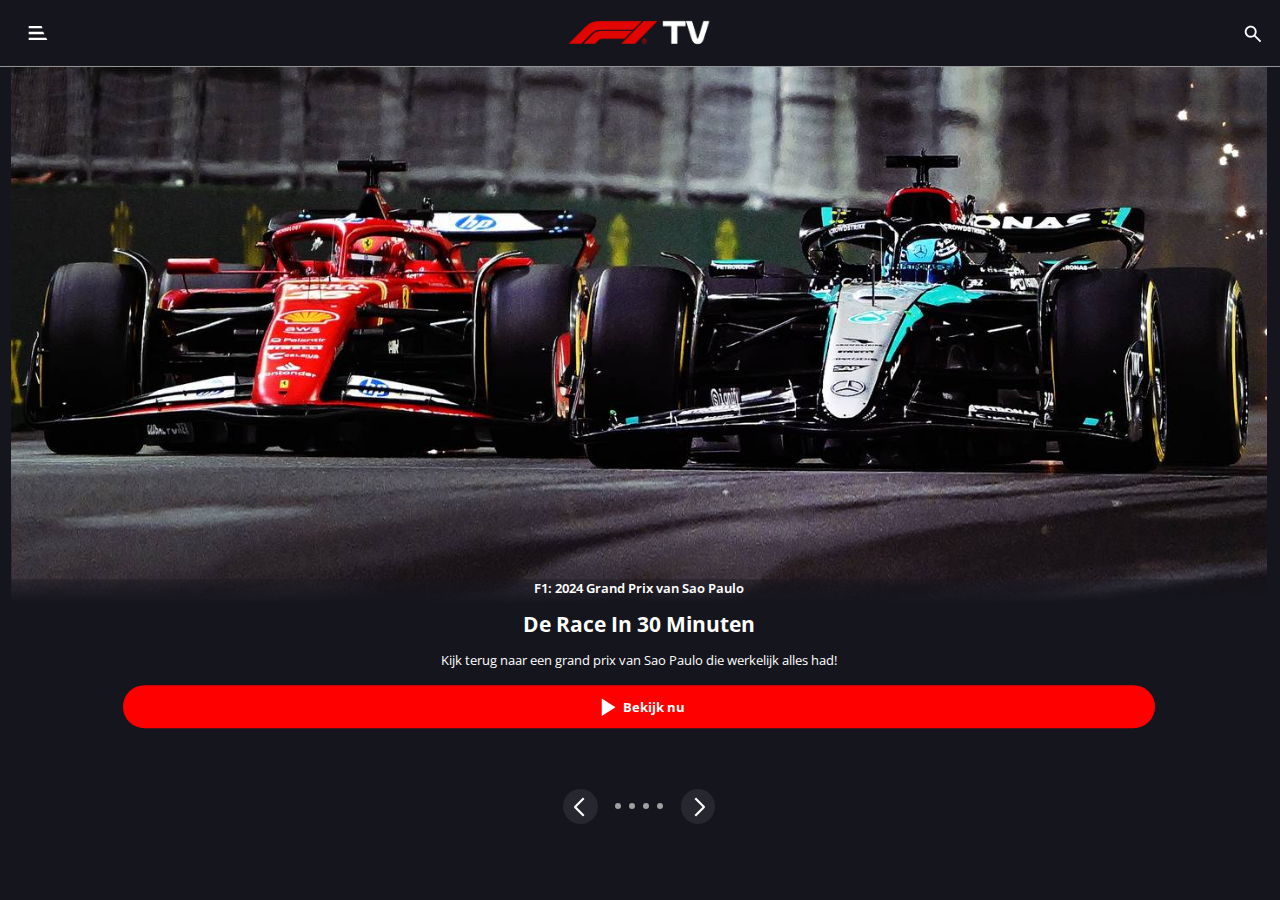
==== race.html @ e2647d74 "Push 3" ====
<!DOCTYPE html>
<html lang="en">
<head>
    <meta charset="UTF-8">
    <meta name="viewport" content="width=device-width, initial-scale=1.0">

    <title>Race</title>
	
	<link href="styles/style.css" rel="stylesheet">
	<link rel="icon" type="image/svg+xml" href="images/favicon.svg">
	<link rel="preconnect" href="https://fonts.googleapis.com">
	<link rel="preconnect" href="https://fonts.gstatic.com" crossorigin>
	<link href="https://fonts.googleapis.com/css2?family=Open+Sans:ital,wght@0,300..800;1,300..800&display=swap" rel="stylesheet">
	<style>
		@font-face {
			font-family: F1TV;
			src:local("C:\Windows\Fonts\Formula1 Display");
		}
	</style>
</head>
<body>
    <header>
		<nav>
			<ul>
				<li><button><img src="images/menu-icon.svg" alt="Open menu"></button></li>
				<li><img src="images/f1-tv-logo.webp" alt="F1TV logo"></li>
				<li><button><img src="images/search-icon.svg" alt="Zoek"></button></li>
			</ul>

			<div>
				<ul>
					<li><p>Hoofdpagina</p></li>
					<li><p>2024 seizoen</p></li>
					<li><p>Archief</p></li>
					<li><p>Programma's</p></li>
					<li><p>Documentaires</p></li>
					<li><p>Mijn lijst</p></li>
				</ul>
				<ul>
					<li><button><img src="images/account-icon.svg" alt="Persoon icon">Inloggen</button></li>
					<li><button>Abonneren</button></li>
					<li><button><img src="images/gear-icon.svg" alt="Tandwiel icon">Instellingen</button></li>
				</ul>
				<ul>
					<li><p>AUTHENTICS</p><img src="images/link-icon.svg" alt="Link out icon"></li>
					<li><p>STORE</p><img src="images/link-icon.svg" alt="Link out icon"></li>
					<li><p>TICKETS</p><img src="images/link-icon.svg" alt="Link out icon"></li>
					<li><p>HOSPITALITY</p><img src="images/link-icon.svg" alt="Link out icon"></li>
					<li><p>EXPERIENCES</p><img src="images/link-icon.svg" alt="Link out icon"></li>
				</ul>
				<ul>
					<li><p>F1®</p></li>
					<li><p>F2™</p></li>
					<li><p>F3™</p></li>
					<li><p>F1® ACADEMY</p></li>
				</ul>
			</div>
		</nav>

		<section>
			<article>
				<img src="images/Race_in_30_minuten.jpeg" alt="Thumbnail">
				<div>
					<p>F1: 2024 Grand Prix van Sao Paulo</p>
					<p>De Race In 30 Minuten</p>
					<p>Kijk terug naar een grand prix van Sao Paulo die werkelijk alles had!</p>
					<a href=""><img src="images/Play.svg" alt="Afsopeel knopje"><p>Bekijk nu</p></a>
				</div>
			</article>

			<ul>
				<li><button><img src="images/arrow-left-icon-klein.svg" alt=""></button></li>
				<li><button></button></li>
				<li><button></button></li>
				<li><button></button></li>
				<li><button></button></li>
				<li><button><img src="images/arrow-right-icon-klein.svg" alt=""></button></li>
			</ul>
		</section>
	</header>
</body>
</html>
---- styles/style.css ----
/**************/
/* CSS REMEDY */
/**************/
*, *::after, *::before {
  box-sizing:border-box;  
  margin: 0;
  padding: 0;
}


/****************/
/* JOUW STYLING */
/****************/

/* jouw code */

body {
	background-color: rgb(21, 21, 29);
	color: white;
	font-family: "Open Sans", sans-serif;
}

li {
	list-style-type: none;
}

img {
	max-width: 100%;
}
/*--------*/
/* Header */
/*--------*/

/* Eerste ul, sticky navbar */
header nav ul:nth-of-type(1) {
	position: fixed;
	top: 0em;
	z-index: 2;
	width: 100%;
	display: flex;
	justify-content: space-between;
	padding: 1em 1em 0.8em 1.5em;
	background-color: rgb(21, 21, 29);
	border-bottom: solid 0.01px rgb(150, 150, 150);
}

/* navbar iconen */
header nav ul:nth-of-type(1) button {
	background: none;
	border: none;
	padding: 0.2em 0 0 0;
}

/* F1TV logo navbar */
header nav ul:nth-of-type(1) li:nth-of-type(2) {
	width: 9.9em;
	margin-right: 1em;
}

/* zoek icon omlaag */
header nav ul:nth-of-type(1) li:nth-of-type(3) {
	padding: 0.3em 0 0 0;
}

/* Hamburger menu div */
header nav div {
	background-color: rgb(21, 21, 29);
	position: fixed;
	top: 0;
	left: 0;
	translate: -100% 0;
	margin: 3.7em 0 0 0;
} 

header nav div.openMenu {
	position: sticky;
	translate: 0 0;
	transition: 0.5ms;
}

body.nietScrollen {
	overflow: hidden;
}

/* Eerste ul hamburger menu */
header nav div ul:nth-of-type(1) {
	position: relative;
	margin: 0;
	padding: 1.5em 0.6em 0.8em 1.1em;
	display: flex;
	flex-direction: column;
	border: none;
}

header nav div ul:nth-of-type(1) li {
	padding: 0.8em 0 0.8em 0;
}

/* Tweede ul hamburger menu */
header nav div ul:nth-of-type(2) {
	padding: 0.5em;
	display: flex;
	flex-direction: column;
	justify-content: center;
	align-items: center;
}

/* Tweede ul buttons */
header nav div ul:nth-of-type(2) li button {
	margin: 0.5em;
	padding: 0.8em;
	width: 25em;
	border-radius: 72px;
	border: none;
}

header nav div ul:nth-of-type(2) li:nth-of-type(2) button {
	background-color: red;
	color: white;
}

header nav div ul:nth-of-type(2) li:nth-of-type(3) button {
	background-color: rgb(21, 21, 29);
	color: white;
	border: solid 0.01px rgb(150, 150, 150);
}

/* Derde ul hamburger menu */
header nav div ul:nth-of-type(3) {
	padding: 0.5em;
	display: flex;
	flex-wrap: wrap;
	margin: 1em 1.3em 1em 0.8em;
}

/* Derde ul list items */
header nav div ul:nth-of-type(3) li {
	display: flex;
	flex-direction: row;
	justify-content: space-between;
	flex-basis: 100%;
	margin: 1em 0 0 0;
	font-size: 0.8em;
}

/* Vierde ul hamburger menu */
header nav div ul:nth-of-type(4) {
	display: flex;
	margin: 1em 0 1em 1.3em;
}

/* Vierde ul list items */
header nav div ul:nth-of-type(4) li {
	margin: 0 1.3em 0 0;
	color: rgb(150, 150, 150);
	display: flex;
}

header section {
	margin: 4em 0.8em 0 0.7em;
}

header section article div {
	background: linear-gradient(180deg, rgba(0, 0, 0, 0.00) -10%, #15151D 15%);
	translate: 0em -1.8em;
	display: flex;
	flex-direction: column;
}

/* Tekst in afbeelding */
header section article div p:nth-of-type(1) {
	display: flex;
	justify-content: center;
	margin: 0 0 1em 0;
	font-size: 0.82em;
	font-weight: 650;
}

header section article div p:nth-of-type(2){
	display: flex;
	justify-content: center;
	font-size: 1.3em;
	font-weight: 700;
}

header section article div p:nth-of-type(3) {
	margin: 1em 2em 0 2em;
	display: flex;
	justify-content: center;
	text-align: center;
	font-size: 0.8em;
}


/* Bekijk nu */

header section article div a {
	background-color: red;
	padding: 0 0.4em 0 0.4em;
	margin: 1em 7em 1em 7em;
	border-radius: 100px;
	color: white;
	display: flex;
	justify-content: center;
	align-items: center;
}

header section article div a:link {
	text-decoration: none;
	color: white;
}

header section article div a:hover {
	text-decoration: none;
	color: white;
}

header section article div a:visited {
	text-decoration: none;
	color: white;
}

header section article div a:active {
	text-decoration: none;
	color: rgb(255, 155, 155);
}

header section article div a p:nth-of-type(1) {
	margin-top: 1em;
	font-size: 0.8em;
	font-weight: 700;
}

/* Carousel 1 buttons */
header section ul {
	display: flex;
	justify-content: center;
	margin: 1em 0 3em 0;
}

header section ul li button {
	background: rgb(150, 150, 150);
	border: solid 3px rgb(161, 159, 161);
	border-radius: 100%;
	margin: 0.3em;
}

header section ul li:nth-of-type(1) button {
	background: rgb(39, 39, 48);
	padding: 0.4em 0.4em 0.2em 0.4em;
	margin: 0 1em 1em 0;
	border: none;
}

header section ul li:nth-of-type(6) button {
	background: rgb(39, 39, 48);
	padding: 0.4em 0.4em 0.2em 0.4em;
	margin: 0 0 1em 1em;
	border: none;
}



/*------*/
/* Main */
/*------*/

/* H1 */
main section:nth-of-type(1) {
	display: flex;
	justify-content: center;
	align-items: center;
	flex-direction: column;
}

h1 {
	font-size: 1.3em;
	font-weight: 550;
	margin-bottom: 0.7em;
}

main section:nth-of-type(1) button {
	padding: 0.8em 2.5em 0.8em 2.5em;
	border: none;
	border-radius: 5px;
	font-size: 0.8em;
	font-weight: bold;
	color: white;
	background-color: red;
}

/* Carousel 2 */
main section:nth-of-type(2) article:nth-of-type(1) {
	display: grid;
}

main section:nth-of-type(2) article:nth-of-type(1) p:nth-of-type(1) {
	display: flex;
	justify-content: center;
	font-weight: 500;
	margin: 0.6em 0 2em 0;
}

main section:nth-of-type(2) article:nth-of-type(1) img {
	width: 87%;
	justify-self: center;
}

main section:nth-of-type(2) article:nth-of-type(1) p:nth-of-type(2) {
	display: flex;
	justify-content: center;
	text-align: center;
	font-size: 1.3em;
	font-weight: 600;
	margin-top: 0.6em;
}	

/* Carousel 2 buttons */
main section:nth-of-type(2) ul {
	display: flex;
	justify-content: center;
	position: relative;
	margin-top: 2em;
}

main section:nth-of-type(2) ul li:nth-of-type(1) button {
	position: absolute;
	top: -16em;
	left: 0.5em;

	background: none;
	border: none;
	size: 300%;
}

main section:nth-of-type(2) ul li:nth-of-type(7) button {
	position: absolute;
	top: -16em;
	right: 0.5em;

	background: none;
	border: none;
}

main section:nth-of-type(2) button {
	display: flex;
	justify-self: center;
	margin-top: 2em;
	padding: 0.8em 2.5em 0.8em 2.5em;
	border: none;
	border-radius: 5px;
	font-size: 0.8em;
	font-weight: 600;
	color: white;
	background-color: red;
}

main section:nth-of-type(2) ul li button {
	border: solid 6px rgb(39, 39, 48);
	border-radius: 100%;
	background: none;
	margin: 0 0.7em 0 0.7em;
	padding: 0;
}

/* Carousel 3 */
main section:nth-of-type(3) {
	display: flex;
	flex-direction: row;
	flex-wrap: wrap;

	margin: 4em 3em 0 3em;
}

main section:nth-of-type(3) h2 {
	flex-basis: 60%;
	font-size: 1.1em;
	font-weight: 800;
}

main section:nth-of-type(3) button {
	flex-basis: 40%;
	color: white;
	background: none;
	border: none;
}

main section:nth-of-type(3) ul {
	display: flex;
}

main section:nth-of-type(3) ul li {
	flex-basis: 50%;
}


/*--------*/
/* Footer */
/*--------*/

footer {
	margin-left: 3.2em;
	margin-right: 3.2em;
	border-top: solid 0.1px white;
}

footer div:nth-of-type(1) img {
	display: block;
	margin-left: auto;
	margin-right: auto;
	margin-top: 1em;
	margin-bottom: 1em;
}

footer div:nth-of-type(2) {
	padding-bottom: 1.6em;
	border-bottom: solid 0.1px white;
}

footer div:nth-of-type(2) p {
	margin: 0;
}

footer div ul {
	display: flex;
	flex-wrap: wrap;
}

footer div:nth-of-type(2) ul li {
	flex-wrap: wrap;
	margin: 0.3em 1em 0 0;
}

footer div:nth-of-type(2) ul li img {
	margin-top: 0.5em;
}	

footer div ul li {
	flex-basis: 38%;
}

footer div p {
	margin: 2em 0 4em 0;
	font-size: 0.7em;
	font-weight: 400;
	line-height: 2em;
}
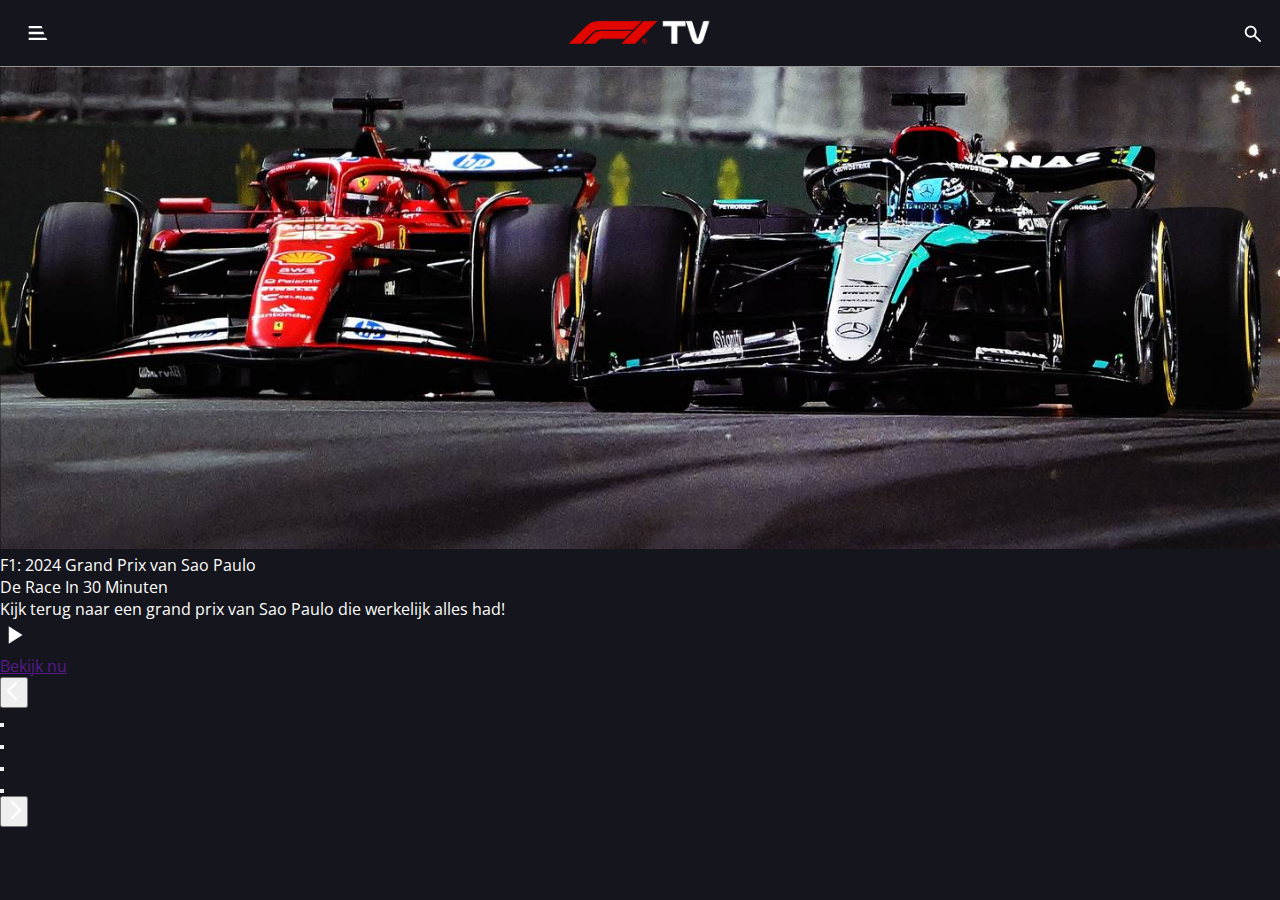
==== commit a6b8b5b2: "Push 5" ====
--- a/race.html
+++ b/race.html
@@ -8,14 +8,7 @@
 	
 	<link href="styles/style.css" rel="stylesheet">
 	<link rel="icon" type="image/svg+xml" href="images/favicon.svg">
-	<link rel="preconnect" href="https://fonts.googleapis.com">
-	<link rel="preconnect" href="https://fonts.gstatic.com" crossorigin>
 	<link href="https://fonts.googleapis.com/css2?family=Open+Sans:ital,wght@0,300..800;1,300..800&display=swap" rel="stylesheet">
-	<style>
-		@font-face {
-			font-family: F1TV;
-			src:local("C:\Windows\Fonts\Formula1 Display");
-		}
 	</style>
 </head>
 <body>
--- a/styles/style.css
+++ b/styles/style.css
@@ -35,7 +35,7 @@
 header nav ul:nth-of-type(1) {
 	position: fixed;
 	top: 0em;
-	z-index: 2;
+	z-index: 1;
 	width: 100%;
 	display: flex;
 	justify-content: space-between;
@@ -69,35 +69,60 @@
 	top: 0;
 	left: 0;
 	translate: -100% 0;
-	margin: 3.7em 0 0 0;
 } 
 
 header nav div.openMenu {
-	position: sticky;
+	position: fixed;
+	top: 0;
+	left: 0;
 	translate: 0 0;
-	transition: 0.5ms;
-}
-
-body.nietScrollen {
+	transition: 300ms;
+	z-index: 2;
+	height: 100vh;
+	overflow: scroll;
+}
+
+body.stopScrollen {
 	overflow: hidden;
 }
 
 /* Eerste ul hamburger menu */
 header nav div ul:nth-of-type(1) {
-	position: relative;
-	margin: 0;
-	padding: 1.5em 0.6em 0.8em 1.1em;
-	display: flex;
-	flex-direction: column;
-	border: none;
-}
-
-header nav div ul:nth-of-type(1) li {
-	padding: 0.8em 0 0.8em 0;
-}
+	margin: 0.3em 0 0 0;
+	border-bottom: none;
+}
+
+/* F1TV logo in hamburger menu */
+header nav div ul:nth-of-type(1) li:nth-of-type(2) {
+	margin-right: 5.25em;
+}
+
+header nav div ul:nth-of-type(1) li:nth-of-type(2) img {
+	width: 9em;
+}
+
 
 /* Tweede ul hamburger menu */
 header nav div ul:nth-of-type(2) {
+	padding: 5em 0.6em 0.8em 1.1em;
+	display: flex;
+	flex-direction: column;
+	border: none;
+	margin-right: 0.5em;
+}
+
+header nav div ul:nth-of-type(2) li {
+	padding: 0.8em 0 0.8em 0;
+}
+
+header nav div ul:nth-of-type(2) li:nth-of-type(1) {
+	border-bottom: solid 1.5px white;
+	border-right: solid 1.5px white;
+	border-radius: 5px;
+}
+
+/* Derde ul hamburger menu */
+header nav div ul:nth-of-type(3) {
 	padding: 0.5em;
 	display: flex;
 	flex-direction: column;
@@ -105,8 +130,8 @@
 	align-items: center;
 }
 
-/* Tweede ul buttons */
-header nav div ul:nth-of-type(2) li button {
+/* Derde ul buttons */
+header nav div ul:nth-of-type(3) li button {
 	margin: 0.5em;
 	padding: 0.8em;
 	width: 25em;
@@ -114,27 +139,27 @@
 	border: none;
 }
 
-header nav div ul:nth-of-type(2) li:nth-of-type(2) button {
+header nav div ul:nth-of-type(3) li:nth-of-type(2) button {
 	background-color: red;
 	color: white;
 }
 
-header nav div ul:nth-of-type(2) li:nth-of-type(3) button {
+header nav div ul:nth-of-type(3) li:nth-of-type(3) button {
 	background-color: rgb(21, 21, 29);
 	color: white;
 	border: solid 0.01px rgb(150, 150, 150);
 }
 
-/* Derde ul hamburger menu */
-header nav div ul:nth-of-type(3) {
+/* Vierde ul hamburger menu */
+header nav div ul:nth-of-type(4) {
 	padding: 0.5em;
 	display: flex;
 	flex-wrap: wrap;
 	margin: 1em 1.3em 1em 0.8em;
 }
 
-/* Derde ul list items */
-header nav div ul:nth-of-type(3) li {
+/* Vierde ul list items */
+header nav div ul:nth-of-type(4) li {
 	display: flex;
 	flex-direction: row;
 	justify-content: space-between;
@@ -143,24 +168,27 @@
 	font-size: 0.8em;
 }
 
-/* Vierde ul hamburger menu */
-header nav div ul:nth-of-type(4) {
+/* Vijfde ul hamburger menu */
+header nav div ul:nth-of-type(5) {
 	display: flex;
 	margin: 1em 0 1em 1.3em;
 }
 
-/* Vierde ul list items */
-header nav div ul:nth-of-type(4) li {
+/* Vijfde ul list items */
+header nav div ul:nth-of-type(5) li {
 	margin: 0 1.3em 0 0;
 	color: rgb(150, 150, 150);
 	display: flex;
 }
 
-header section {
+
+/* Header Carousel Homepagina */
+
+.headerCarouselHome {
 	margin: 4em 0.8em 0 0.7em;
 }
 
-header section article div {
+.headerCarouselHome article div {
 	background: linear-gradient(180deg, rgba(0, 0, 0, 0.00) -10%, #15151D 15%);
 	translate: 0em -1.8em;
 	display: flex;
@@ -168,7 +196,7 @@
 }
 
 /* Tekst in afbeelding */
-header section article div p:nth-of-type(1) {
+.headerCarouselHome article div p:nth-of-type(1) {
 	display: flex;
 	justify-content: center;
 	margin: 0 0 1em 0;
@@ -176,14 +204,14 @@
 	font-weight: 650;
 }
 
-header section article div p:nth-of-type(2){
+.headerCarouselHome article div p:nth-of-type(2){
 	display: flex;
 	justify-content: center;
 	font-size: 1.3em;
 	font-weight: 700;
 }
 
-header section article div p:nth-of-type(3) {
+.headerCarouselHome article div p:nth-of-type(3) {
 	margin: 1em 2em 0 2em;
 	display: flex;
 	justify-content: center;
@@ -194,7 +222,7 @@
 
 /* Bekijk nu */
 
-header section article div a {
+.headerCarouselHome article div a {
 	background-color: red;
 	padding: 0 0.4em 0 0.4em;
 	margin: 1em 7em 1em 7em;
@@ -205,54 +233,54 @@
 	align-items: center;
 }
 
-header section article div a:link {
+.headerCarouselHome article div a:link {
 	text-decoration: none;
 	color: white;
 }
 
-header section article div a:hover {
+.headerCarouselHome article div a:hover {
 	text-decoration: none;
 	color: white;
 }
 
-header section article div a:visited {
+.headerCarouselHome article div a:visited {
 	text-decoration: none;
 	color: white;
 }
 
-header section article div a:active {
+.headerCarouselHome article div a:active {
 	text-decoration: none;
 	color: rgb(255, 155, 155);
 }
 
-header section article div a p:nth-of-type(1) {
+.headerCarouselHome article div a p:nth-of-type(1) {
 	margin-top: 1em;
 	font-size: 0.8em;
 	font-weight: 700;
 }
 
 /* Carousel 1 buttons */
-header section ul {
+.headerCarouselHome ul {
 	display: flex;
 	justify-content: center;
 	margin: 1em 0 3em 0;
 }
 
-header section ul li button {
+.headerCarouselHome ul li button {
 	background: rgb(150, 150, 150);
 	border: solid 3px rgb(161, 159, 161);
 	border-radius: 100%;
 	margin: 0.3em;
 }
 
-header section ul li:nth-of-type(1) button {
+.headerCarouselHome ul li:nth-of-type(1) button {
 	background: rgb(39, 39, 48);
 	padding: 0.4em 0.4em 0.2em 0.4em;
 	margin: 0 1em 1em 0;
 	border: none;
 }
 
-header section ul li:nth-of-type(6) button {
+.headerCarouselHome ul li:nth-of-type(6) button {
 	background: rgb(39, 39, 48);
 	padding: 0.4em 0.4em 0.2em 0.4em;
 	margin: 0 0 1em 1em;
@@ -266,7 +294,7 @@
 /*------*/
 
 /* H1 */
-main section:nth-of-type(1) {
+.abonneren {
 	display: flex;
 	justify-content: center;
 	align-items: center;
@@ -279,7 +307,7 @@
 	margin-bottom: 0.7em;
 }
 
-main section:nth-of-type(1) button {
+.abonneren button {
 	padding: 0.8em 2.5em 0.8em 2.5em;
 	border: none;
 	border-radius: 5px;
@@ -290,23 +318,23 @@
 }
 
 /* Carousel 2 */
-main section:nth-of-type(2) article:nth-of-type(1) {
+.abonneerCarousel article:nth-of-type(1) {
 	display: grid;
 }
 
-main section:nth-of-type(2) article:nth-of-type(1) p:nth-of-type(1) {
+.abonneerCarousel article:nth-of-type(1) p:nth-of-type(1) {
 	display: flex;
 	justify-content: center;
 	font-weight: 500;
 	margin: 0.6em 0 2em 0;
 }
 
-main section:nth-of-type(2) article:nth-of-type(1) img {
+.abonneerCarousel article:nth-of-type(1) img {
 	width: 87%;
 	justify-self: center;
 }
 
-main section:nth-of-type(2) article:nth-of-type(1) p:nth-of-type(2) {
+.abonneerCarousel article:nth-of-type(1) p:nth-of-type(2) {
 	display: flex;
 	justify-content: center;
 	text-align: center;
@@ -316,14 +344,14 @@
 }	
 
 /* Carousel 2 buttons */
-main section:nth-of-type(2) ul {
+.abonneerCarousel ul {
 	display: flex;
 	justify-content: center;
 	position: relative;
 	margin-top: 2em;
 }
 
-main section:nth-of-type(2) ul li:nth-of-type(1) button {
+.abonneerCarousel ul li:nth-of-type(1) button {
 	position: absolute;
 	top: -16em;
 	left: 0.5em;
@@ -333,7 +361,7 @@
 	size: 300%;
 }
 
-main section:nth-of-type(2) ul li:nth-of-type(7) button {
+.abonneerCarousel ul li:nth-of-type(7) button {
 	position: absolute;
 	top: -16em;
 	right: 0.5em;
@@ -342,7 +370,7 @@
 	border: none;
 }
 
-main section:nth-of-type(2) button {
+.abonneerCarousel button {
 	display: flex;
 	justify-self: center;
 	margin-top: 2em;
@@ -355,7 +383,7 @@
 	background-color: red;
 }
 
-main section:nth-of-type(2) ul li button {
+.abonneerCarousel ul li button {
 	border: solid 6px rgb(39, 39, 48);
 	border-radius: 100%;
 	background: none;
@@ -363,35 +391,95 @@
 	padding: 0;
 }
 
-/* Carousel 3 */
-main section:nth-of-type(3) {
-	display: flex;
-	flex-direction: row;
+/* Schema */
+
+
+/* SchemaCarousel */
+
+
+/* KaartjeWeekend */
+.kaartjeWeekend {
+	display: flex;
 	flex-wrap: wrap;
-
-	margin: 4em 3em 0 3em;
-}
-
-main section:nth-of-type(3) h2 {
-	flex-basis: 60%;
-	font-size: 1.1em;
-	font-weight: 800;
-}
-
-main section:nth-of-type(3) button {
-	flex-basis: 40%;
-	color: white;
-	background: none;
-	border: none;
-}
-
-main section:nth-of-type(3) ul {
-	display: flex;
-}
-
-main section:nth-of-type(3) ul li {
-	flex-basis: 50%;
-}
+	margin: 3em;
+}
+
+/* KaartjeWeekend - Bekijk alles knop */
+.kaartjeWeekend a {
+	margin: 0.4em 0 0 4em;
+	text-decoration: none;
+}
+
+.kaartjeWeekend h2 {
+	margin-bottom: 0.5em;
+}
+
+/* KaartjeWeekend - kaartje */
+.kaartjeWeekend article {
+	padding: 0.6em;
+	border: solid 1px rgb(84, 50, 55);
+	background-color: rgb(48, 26, 29);
+}
+
+.kaartjeWeekend article h3 {
+	margin: 0.8em 0 0.3em 0;
+}
+
+.kaartjeWeekend article p:nth-of-type(2) {
+	margin: 2em 0 0.3em 0;
+}
+
+.kaartjeWeekend article p:nth-of-type(3) {
+	padding: 0 0 0 0.5em;
+	border-left: solid 3px lightskyblue;
+}
+
+/* CarouselVerticaal */
+
+
+/* CarouselHorizontaal */
+
+/* Kaartje */
+.kaartje {
+	display: flex;
+	flex-wrap: wrap;
+	margin: 3em;
+}
+
+/* Kaartje - Bekijk alles knop */
+.kaartje a {
+	margin: 0.4em 0 0 3em;
+	text-decoration: none;
+}
+
+.kaartje h2 {
+	margin-bottom: 0.5em;
+}
+
+/* Kaartje - kaartje */
+.kaartje article {
+	padding: 0.6em;
+	border: solid 1px rgb(97, 97, 112);
+	background-color: rgb(35, 35, 44);
+}
+
+.kaartje article h3 {
+	margin: 0.8em 0 0.3em 0;
+}
+
+.kaartje article p:nth-of-type(2) {
+	margin: 2em 0 0.3em 0;
+}
+
+.kaartje article p:nth-of-type(3) {
+	padding: 0 0 0 0.5em;
+	border-left: solid 3px lightskyblue;
+}
+
+
+/* CarouselHorizontaalKlein */
+
+
 
 
 /*--------*/
@@ -410,6 +498,7 @@
 	margin-right: auto;
 	margin-top: 1em;
 	margin-bottom: 1em;
+	width: 9.5em;
 }
 
 footer div:nth-of-type(2) {
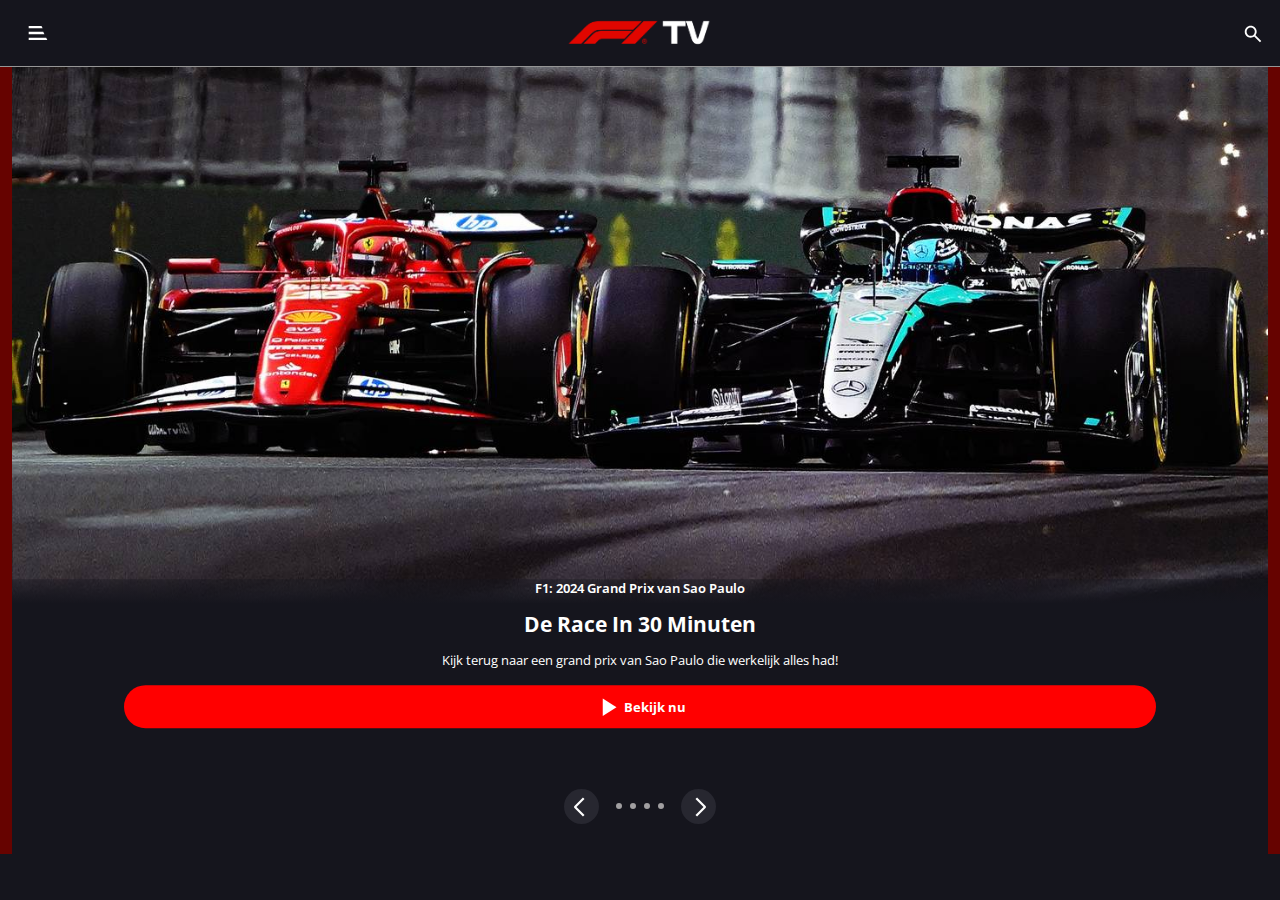
==== commit 65fa96de: "Push 7" ====
--- a/race.html
+++ b/race.html
@@ -12,15 +12,33 @@
 	</style>
 </head>
 <body>
-    <header>
+	<header>
 		<nav>
 			<ul>
-				<li><button><img src="images/menu-icon.svg" alt="Open menu"></button></li>
+				<li><button>
+					<svg xmlns="http://www.w3.org/2000/svg" width="28" height="28" viewBox="0 0 28 28" fill="none" alt="Hamburger menu">
+						<path d="M4.66675 21H23.3334L22.1667 18.6667H4.66675V21Z" fill="white"/>
+						<path d="M4.66675 15.1667H20.4167L19.2501 12.8333H4.66675V15.1667Z" fill="white"/>
+						<path d="M4.66675 9.33333H18.6667L17.5001 7H4.66675V9.33333Z" fill="white"/>
+					</svg>
+				</button></li>
 				<li><img src="images/f1-tv-logo.webp" alt="F1TV logo"></li>
-				<li><button><img src="images/search-icon.svg" alt="Zoek"></button></li>
+				<li><button>
+					<svg xmlns="http://www.w3.org/2000/svg" width="22" height="22" viewBox="0 0 22 22" fill="none" alt="Vergrootglas">
+						<path d="M17.9667 19.25L12.1917 13.475C11.7333 13.8417 11.2063 14.1319 10.6104 14.3458C10.0146 14.5597 9.38056 14.6667 8.70833 14.6667C7.04306 14.6667 5.63383 14.0898 4.48067 12.936C3.3275 11.7822 2.75061 10.373 2.75 8.70833C2.74939 7.04367 3.32628 5.63444 4.48067 4.48067C5.63506 3.32689 7.04428 2.75 8.70833 2.75C10.3724 2.75 11.7819 3.32689 12.9369 4.48067C14.0919 5.63444 14.6685 7.04367 14.6667 8.70833C14.6667 9.38056 14.5597 10.0146 14.3458 10.6104C14.1319 11.2063 13.8417 11.7333 13.475 12.1917L19.25 17.9667L17.9667 19.25ZM8.70833 12.8333C9.85417 12.8333 10.8283 12.4324 11.6307 11.6307C12.4331 10.8289 12.8339 9.85478 12.8333 8.70833C12.8327 7.56189 12.4318 6.58808 11.6307 5.78692C10.8295 4.98575 9.85539 4.58456 8.70833 4.58333C7.56128 4.58211 6.58747 4.98331 5.78692 5.78692C4.98636 6.59053 4.58517 7.56433 4.58333 8.70833C4.5815 9.85233 4.9827 10.8264 5.78692 11.6307C6.59114 12.4349 7.56495 12.8358 8.70833 12.8333Z" fill="white"/>
+					</svg>
+				</button></li>
 			</ul>
 
 			<div>
+				<ul>
+					<li><button>
+						<svg xmlns="http://www.w3.org/2000/svg" width="20" height="20" viewBox="0 0 20 20" fill="none" alt="Hamburger menu sluiten">
+							<path d="M19.75 3.67844L17.0716 1L10.375 7.69656L3.67844 1L1 3.67844L7.69656 10.375L1 17.0716L3.67844 19.75L10.375 13.0534L17.0716 19.75L19.75 17.0716L13.0534 10.375L19.75 3.67844Z" fill="white"/>
+						</svg>
+					</button></li>
+					<li><img src="images/f1-tv-logo.webp" alt="F1TV logo"></li>
+				</ul>
 				<ul>
 					<li><p>Hoofdpagina</p></li>
 					<li><p>2024 seizoen</p></li>
@@ -30,9 +48,20 @@
 					<li><p>Mijn lijst</p></li>
 				</ul>
 				<ul>
-					<li><button><img src="images/account-icon.svg" alt="Persoon icon">Inloggen</button></li>
+					<li><button>
+						<svg xmlns="http://www.w3.org/2000/svg" width="16" height="16" viewBox="0 0 16 16" fill="none">
+							<path d="M8.00005 1.59998C7.15136 1.59998 6.33742 1.93712 5.73731 2.53723C5.13719 3.13735 4.80005 3.95128 4.80005 4.79998C4.80005 5.64867 5.13719 6.4626 5.73731 7.06272C6.33742 7.66283 7.15136 7.99998 8.00005 7.99998C8.84874 7.99998 9.66267 7.66283 10.2628 7.06272C10.8629 6.4626 11.2 5.64867 11.2 4.79998C11.2 3.95128 10.8629 3.13735 10.2628 2.53723C9.66267 1.93712 8.84874 1.59998 8.00005 1.59998ZM5.60005 4.79998C5.60005 4.16346 5.85291 3.55301 6.30299 3.10292C6.75308 2.65283 7.36353 2.39998 8.00005 2.39998C8.63657 2.39998 9.24702 2.65283 9.69711 3.10292C10.1472 3.55301 10.4 4.16346 10.4 4.79998C10.4 5.4365 10.1472 6.04694 9.69711 6.49703C9.24702 6.94712 8.63657 7.19998 8.00005 7.19998C7.36353 7.19998 6.75308 6.94712 6.30299 6.49703C5.85291 6.04694 5.60005 5.4365 5.60005 4.79998Z" fill="#15151D"/>
+							<path d="M12.5 8.49988L14.5 13.4999H13.5L12 9.49988H4L2.5 13.4999H1.5L3.5 8.49988H12.5Z" fill="#15151D"/>
+						</svg>
+						Inloggen
+					</button></li>
 					<li><button>Abonneren</button></li>
-					<li><button><img src="images/gear-icon.svg" alt="Tandwiel icon">Instellingen</button></li>
+					<li><button>
+						<svg xmlns="http://www.w3.org/2000/svg" width="16" height="16" viewBox="0 0 16 16" fill="none">
+							<path d="M7.99989 10.3334C7.38105 10.3334 6.78756 10.0875 6.34998 9.64996C5.91239 9.21237 5.66656 8.61888 5.66656 8.00004C5.66656 7.3812 5.91239 6.78771 6.34998 6.35013C6.78756 5.91254 7.38105 5.66671 7.99989 5.66671C8.61873 5.66671 9.21222 5.91254 9.64981 6.35013C10.0874 6.78771 10.3332 7.3812 10.3332 8.00004C10.3332 8.61888 10.0874 9.21237 9.64981 9.64996C9.21222 10.0875 8.61873 10.3334 7.99989 10.3334ZM12.9532 8.64671C12.9799 8.43338 12.9999 8.22004 12.9999 8.00004C12.9999 7.78004 12.9799 7.56004 12.9532 7.33338L14.3599 6.24671C14.4866 6.14671 14.5199 5.96671 14.4399 5.82004L13.1066 3.51338C13.0266 3.36671 12.8466 3.30671 12.6999 3.36671L11.0399 4.03338C10.6932 3.77338 10.3332 3.54671 9.91323 3.38004L9.66656 1.61338C9.65302 1.53485 9.61212 1.46366 9.5511 1.41241C9.49009 1.36116 9.41291 1.33316 9.33323 1.33338H6.66656C6.49989 1.33338 6.35989 1.45338 6.33323 1.61338L6.08656 3.38004C5.66656 3.54671 5.30656 3.77338 4.95989 4.03338L3.29989 3.36671C3.15323 3.30671 2.97323 3.36671 2.89323 3.51338L1.55989 5.82004C1.47323 5.96671 1.51323 6.14671 1.63989 6.24671L3.04656 7.33338C3.01989 7.56004 2.99989 7.78004 2.99989 8.00004C2.99989 8.22004 3.01989 8.43338 3.04656 8.64671L1.63989 9.75338C1.51323 9.85338 1.47323 10.0334 1.55989 10.18L2.89323 12.4867C2.97323 12.6334 3.15323 12.6867 3.29989 12.6334L4.95989 11.96C5.30656 12.2267 5.66656 12.4534 6.08656 12.62L6.33323 14.3867C6.35989 14.5467 6.49989 14.6667 6.66656 14.6667H9.33323C9.49989 14.6667 9.63989 14.5467 9.66656 14.3867L9.91323 12.62C10.3332 12.4467 10.6932 12.2267 11.0399 11.96L12.6999 12.6334C12.8466 12.6867 13.0266 12.6334 13.1066 12.4867L14.4399 10.18C14.5199 10.0334 14.4866 9.85338 14.3599 9.75338L12.9532 8.64671Z" fill="white"/>
+						</svg>
+						Instellingen
+					</button></li>
 				</ul>
 				<ul>
 					<li><p>AUTHENTICS</p><img src="images/link-icon.svg" alt="Link out icon"></li>
@@ -50,24 +79,24 @@
 			</div>
 		</nav>
 
-		<section>
+		<section class="headerCarouselHome">
 			<article>
-				<img src="images/Race_in_30_minuten.jpeg" alt="Thumbnail">
+				<img src="images/Race_in_30_minuten.jpeg" alt="Thumbnail race in 30 minuten">
 				<div>
 					<p>F1: 2024 Grand Prix van Sao Paulo</p>
 					<p>De Race In 30 Minuten</p>
 					<p>Kijk terug naar een grand prix van Sao Paulo die werkelijk alles had!</p>
-					<a href=""><img src="images/Play.svg" alt="Afsopeel knopje"><p>Bekijk nu</p></a>
+					<a href="race.html"><img src="images/Play.svg" alt="Speel af"><p>Bekijk nu</p></a>
 				</div>
 			</article>
 
 			<ul>
-				<li><button><img src="images/arrow-left-icon-klein.svg" alt=""></button></li>
+				<li><button><img src="images/arrow-left-icon-klein.svg" alt="Pijl naar links"></button></li>
 				<li><button></button></li>
 				<li><button></button></li>
 				<li><button></button></li>
 				<li><button></button></li>
-				<li><button><img src="images/arrow-right-icon-klein.svg" alt=""></button></li>
+				<li><button><img src="images/arrow-right-icon-klein.svg" alt="Pijl naar rechts"></button></li>
 			</ul>
 		</section>
 	</header>
--- a/styles/style.css
+++ b/styles/style.css
@@ -17,19 +17,21 @@
 body {
 	background-color: rgb(21, 21, 29);
 	color: white;
-	font-family: "Open Sans", sans-serif;
+	font-family: 'Open Sans', sans-serif;
 }
 
 li {
 	list-style-type: none;
 }
 
-img {
-	max-width: 100%;
-}
 /*--------*/
 /* Header */
 /*--------*/
+
+
+header img {
+	max-width: 100%;
+}
 
 /* Eerste ul, sticky navbar */
 header nav ul:nth-of-type(1) {
@@ -185,7 +187,9 @@
 /* Header Carousel Homepagina */
 
 .headerCarouselHome {
-	margin: 4em 0.8em 0 0.7em;
+	margin: 4em 0 0 0;
+	border-left: solid 0.8em rgb(102, 3, 0);
+	border-right: solid 0.8em rgb(102, 3, 0);
 }
 
 .headerCarouselHome article div {
@@ -263,7 +267,8 @@
 .headerCarouselHome ul {
 	display: flex;
 	justify-content: center;
-	margin: 1em 0 3em 0;
+	margin: 1em 0 0 0;
+	padding-bottom: 1em;
 }
 
 .headerCarouselHome ul li button {
@@ -293,12 +298,21 @@
 /* Main */
 /*------*/
 
+
+
+/* WeekendExpansie */
+.weekendExpansie {
+	background: linear-gradient(180deg, #660300 3.53%, #2E0200 49.82%);
+}
+
 /* H1 */
 .abonneren {
 	display: flex;
 	justify-content: center;
 	align-items: center;
 	flex-direction: column;
+
+	padding-top: 3em;
 }
 
 h1 {
@@ -316,6 +330,8 @@
 	color: white;
 	background-color: red;
 }
+
+
 
 /* Carousel 2 */
 .abonneerCarousel article:nth-of-type(1) {
@@ -343,6 +359,8 @@
 	margin-top: 0.6em;
 }	
 
+
+
 /* Carousel 2 buttons */
 .abonneerCarousel ul {
 	display: flex;
@@ -374,6 +392,7 @@
 	display: flex;
 	justify-self: center;
 	margin-top: 2em;
+	margin-bottom: 3em;
 	padding: 0.8em 2.5em 0.8em 2.5em;
 	border: none;
 	border-radius: 5px;
@@ -391,10 +410,64 @@
 	padding: 0;
 }
 
+
+
 /* Schema */
+.schema ul {
+	display: flex;
+	margin: 1em 0.5em 1em 0.5em;
+	padding-bottom: 1em;
+	border-bottom: solid 1px rgb(150, 150, 150);
+}
+
+.schema ul li:nth-of-type(1) img {
+	margin-top: 0.4em;
+	width: 2em;
+}
+
+.schema ul li:nth-of-type(2) h2 {
+	font-size: 1.4em;
+	margin-left: 0.5em;
+}
+
+.schema ul li:nth-of-type(3) {
+	margin-top: 0.7em;
+	margin-left: auto;
+	font-size: 0.8em;
+}
+
+.schema details summary {
+	display: flex;
+	margin-left: auto;
+	margin-right: auto;
+	background-color: white;
+	color: black;
+	padding: 0.6em;
+	border-radius: 72px;
+}
+
+.schema details > summary {
+	list-style: none;
+	display: flex;
+}
+
+.schema details summary p {
+	margin: 0.2em 0 0 0.5em;
+}
+
+.schema details summary svg:nth-of-type(2) {
+	margin: 0.3em 0 0 0.3em;
+}
+
+/* Uitklap gebeuren */
+.schema details div ul {
+	border: none;
+}
 
 
 /* SchemaCarousel */
+
+
 
 
 /* KaartjeWeekend */
@@ -402,17 +475,24 @@
 	display: flex;
 	flex-wrap: wrap;
 	margin: 3em;
+	justify-content: space-between;
+}
+
+.kaartjeWeekend img {
+	max-width: 100%;
 }
 
 /* KaartjeWeekend - Bekijk alles knop */
 .kaartjeWeekend a {
-	margin: 0.4em 0 0 4em;
+	margin: 0.4em 0 0 0;
 	text-decoration: none;
 }
 
 .kaartjeWeekend h2 {
 	margin-bottom: 0.5em;
 }
+
+
 
 /* KaartjeWeekend - kaartje */
 .kaartjeWeekend article {
@@ -434,10 +514,120 @@
 	border-left: solid 3px lightskyblue;
 }
 
+
+
 /* CarouselVerticaal */
+.carouselVerticaal {
+	margin: 3em;
+	padding: 0;
+	display: flex;
+	flex-direction: row;
+	flex-wrap: wrap;
+}
+
+.carouselVerticaal h2 {
+	display: flex;
+	flex-basis: 65%;
+	font-size: 1em;
+}
+
+.carouselVerticaal a {
+	display: flex;
+	flex-basis: 35%;
+}
+
+.carouselVerticaal article {
+	display: grid;
+	gap: 0.5em;
+	grid-template-columns: auto auto auto auto auto auto auto;
+	grid-template-rows: auto auto auto;
+
+	margin: 1em 0 1em 0;
+	width: 100vw;
+}
+
+.carouselVerticaal article img {
+	grid-column-start: 1;
+	grid-column-end: 5;
+	grid-row-start: 1;
+	grid-row-end: 5;
+
+	width: 35vw;
+}
+
+.carouselVerticaal article h3 {
+	grid-column-start: 5;
+	grid-column-end: 8;
+	grid-row: 1;
+
+	font-size: 0.8em;
+}
+
+.carouselVerticaal article p:nth-of-type(1) {
+	grid-column-start: 5;
+	grid-column-end: 8;
+	grid-row: 2;
+
+	font-size: 0.6em;
+}
+
+.carouselVerticaal article p:nth-of-type(2) {
+	grid-column-start: 5;
+	grid-column-end: 8;
+	grid-row: 4;
+
+	font-size: 0.6em;
+}
+
 
 
 /* CarouselHorizontaal */
+.carouselHorizontaal {
+	position: relative;
+	margin: 3em;
+	padding: 0;
+	display: flex;
+	flex-direction: row;
+	flex-wrap: wrap;
+}
+
+.carouselHorizontaal h2 {
+	display: flex;
+	flex-basis: 65%;
+	font-size: 1em;
+	margin-bottom: 1em;
+}
+
+.carouselHorizontaal a {
+	display: flex;
+	flex-basis: 35%;
+	margin-bottom: 1em;
+}
+
+.carouselHorizontaal ul {
+	display: flex;
+	overflow-x: scroll;
+	scroll-snap-type: x mandatory;
+	gap: 1em;
+}
+
+.carouselHorizontaal ul li {
+	flex: 0 0 auto;
+	scroll-snap-align: center;
+}
+
+.carouselHorizontaal button {
+	position: absolute;
+	top: 50%;
+	right: -8%;
+
+	border: none;
+	border-radius: 100%;
+	background-color: rgb(	39, 39,	48);
+	padding: 0.6em 0.7em 0.5em 0.7em;
+}
+
+
 
 /* Kaartje */
 .kaartje {
@@ -445,6 +635,8 @@
 	flex-wrap: wrap;
 	margin: 3em;
 }
+
+
 
 /* Kaartje - Bekijk alles knop */
 .kaartje a {
@@ -455,6 +647,8 @@
 .kaartje h2 {
 	margin-bottom: 0.5em;
 }
+
+
 
 /* Kaartje - kaartje */
 .kaartje article {
@@ -477,9 +671,29 @@
 }
 
 
+
 /* CarouselHorizontaalKlein */
-
-
+.carouselHorizontaalKlein {
+	position: relative;
+	margin: 3em;
+	padding: 0;
+	display: flex;
+	flex-direction: row;
+	flex-wrap: wrap;
+}
+
+.carouselHorizontaalKlein h2 {
+	display: flex;
+	flex-basis: 65%;
+	font-size: 1em;
+	margin-bottom: 1em;
+}
+
+.carouselHorizontaalKlein a {
+	display: flex;
+	flex-basis: 35%;
+	margin-bottom: 1em;
+}
 
 
 /*--------*/
@@ -522,6 +736,7 @@
 
 footer div:nth-of-type(2) ul li img {
 	margin-top: 0.5em;
+	width: 100%;
 }	
 
 footer div ul li {
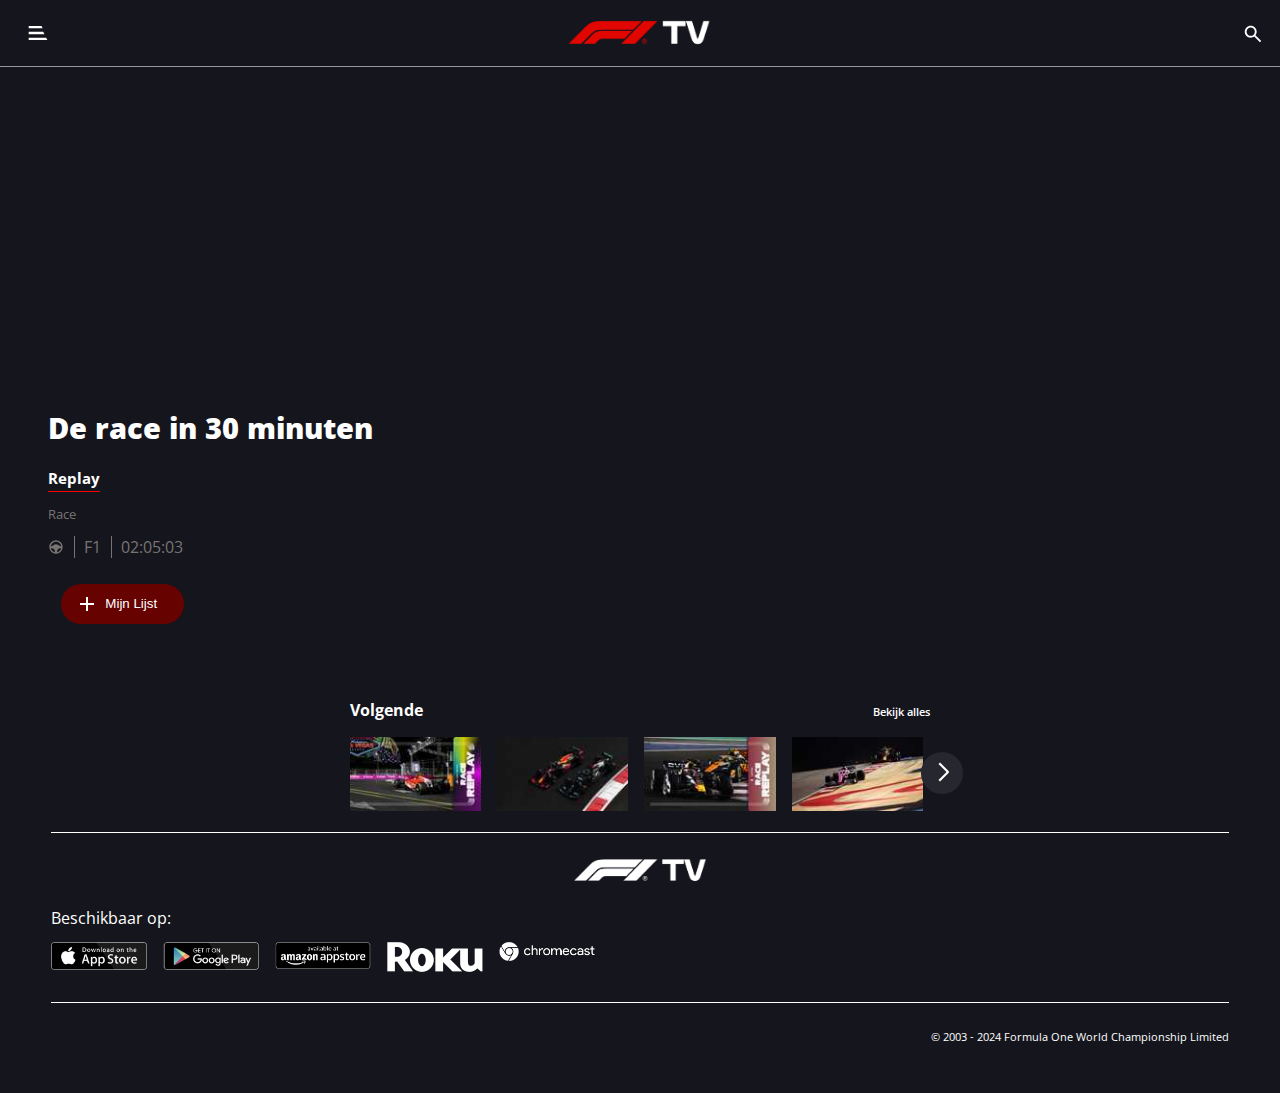
==== commit 54fa19f7: "Push 8" ====
--- a/race.html
+++ b/race.html
@@ -22,7 +22,7 @@
 						<path d="M4.66675 9.33333H18.6667L17.5001 7H4.66675V9.33333Z" fill="white"/>
 					</svg>
 				</button></li>
-				<li><img src="images/f1-tv-logo.webp" alt="F1TV logo"></li>
+				<li><a href="index.html"><img src="images/f1-tv-logo.webp" alt="F1TV logo"></a></li>
 				<li><button>
 					<svg xmlns="http://www.w3.org/2000/svg" width="22" height="22" viewBox="0 0 22 22" fill="none" alt="Vergrootglas">
 						<path d="M17.9667 19.25L12.1917 13.475C11.7333 13.8417 11.2063 14.1319 10.6104 14.3458C10.0146 14.5597 9.38056 14.6667 8.70833 14.6667C7.04306 14.6667 5.63383 14.0898 4.48067 12.936C3.3275 11.7822 2.75061 10.373 2.75 8.70833C2.74939 7.04367 3.32628 5.63444 4.48067 4.48067C5.63506 3.32689 7.04428 2.75 8.70833 2.75C10.3724 2.75 11.7819 3.32689 12.9369 4.48067C14.0919 5.63444 14.6685 7.04367 14.6667 8.70833C14.6667 9.38056 14.5597 10.0146 14.3458 10.6104C14.1319 11.2063 13.8417 11.7333 13.475 12.1917L19.25 17.9667L17.9667 19.25ZM8.70833 12.8333C9.85417 12.8333 10.8283 12.4324 11.6307 11.6307C12.4331 10.8289 12.8339 9.85478 12.8333 8.70833C12.8327 7.56189 12.4318 6.58808 11.6307 5.78692C10.8295 4.98575 9.85539 4.58456 8.70833 4.58333C7.56128 4.58211 6.58747 4.98331 5.78692 5.78692C4.98636 6.59053 4.58517 7.56433 4.58333 8.70833C4.5815 9.85233 4.9827 10.8264 5.78692 11.6307C6.59114 12.4349 7.56495 12.8358 8.70833 12.8333Z" fill="white"/>
@@ -78,27 +78,102 @@
 				</ul>
 			</div>
 		</nav>
+	</header>
 
-		<section class="headerCarouselHome">
-			<article>
-				<img src="images/Race_in_30_minuten.jpeg" alt="Thumbnail race in 30 minuten">
-				<div>
-					<p>F1: 2024 Grand Prix van Sao Paulo</p>
-					<p>De Race In 30 Minuten</p>
-					<p>Kijk terug naar een grand prix van Sao Paulo die werkelijk alles had!</p>
-					<a href="race.html"><img src="images/Play.svg" alt="Speel af"><p>Bekijk nu</p></a>
-				</div>
-			</article>
-
+	<main>
+		<section class="videoSectie">
+			<iframe width="560" height="315" src="https://www.youtube.com/embed/mS41bHNw1WI?si=QQp2ogu8JYlpdh_H" title="YouTube video player" frameborder="0" allow="accelerometer; autoplay; clipboard-write; encrypted-media; gyroscope; picture-in-picture; web-share" referrerpolicy="strict-origin-when-cross-origin" allowfullscreen></iframe>
 			<ul>
-				<li><button><img src="images/arrow-left-icon-klein.svg" alt="Pijl naar links"></button></li>
-				<li><button></button></li>
-				<li><button></button></li>
-				<li><button></button></li>
-				<li><button></button></li>
-				<li><button><img src="images/arrow-right-icon-klein.svg" alt="Pijl naar rechts"></button></li>
+				<li><h1>De race in 30 minuten</h1></li>
+				<li><p>Replay</p></li>
+				<li><p>Race</p></li>
+				<li>
+					<svg xmlns="http://www.w3.org/2000/svg" width="16" height="16" viewBox="0 0 24 24" fill="none">
+						<path fill-rule="evenodd" clip-rule="evenodd" d="M12 2C17.523 2 22 6.477 22 12C22 17.523 17.523 22 12 22C6.477 22 2 17.523 2 12C2 6.477 6.477 2 12 2ZM4.205 13.81C4.55496 15.3124 5.33129 16.6817 6.44071 17.7536C7.55013 18.8254 8.94545 19.554 10.459 19.852C10.266 17.227 9.403 15.652 8.313 14.781C7.269 13.946 5.853 13.623 4.205 13.809V13.81ZM15.687 14.78C14.597 15.653 13.734 17.227 13.541 19.852C15.0547 19.554 16.4501 18.8252 17.5595 17.7531C18.669 16.6811 19.4452 15.3116 19.795 13.809C18.147 13.623 16.731 13.946 15.687 14.781V14.78ZM12 4C10.136 3.99967 8.33043 4.65023 6.89502 5.83935C5.4596 7.02847 4.48447 8.6815 4.138 10.513L4.095 10.761L6.305 10.319C6.887 10.203 7.44 9.896 8.058 9.479L8.535 9.147C9.332 8.581 10.513 8 12 8C13.388 8 14.509 8.506 15.3 9.034L15.942 9.479C16.482 9.844 16.974 10.124 17.478 10.267L17.695 10.319L19.905 10.761C19.6096 8.87675 18.6508 7.16003 17.2013 5.92036C15.7519 4.68069 13.9073 3.99964 12 4Z" fill="#787472"/>
+					</svg>
+					<p>F1</p>
+					<p>02:05:03</p>
+				</li>
+				<li>
+					<button>
+						<svg xmlns="http://www.w3.org/2000/svg" width="24" height="24" viewBox="0 0 24 24" fill="none">
+							<path d="M19 12.998H13V18.998H11V12.998H5V10.998H11V4.99805H13V10.998H19V12.998Z" fill="white"/>
+						</svg>
+						<p>Mijn Lijst</p>
+					</button>
+				</li>
 			</ul>
 		</section>
-	</header>
+
+		<section class="carouselHorizontaalKlein">
+			<ul>
+				<li><h2>Volgende</h2></li>
+				<li><a class="bekijkAlles" href="#">Bekijk alles</a></li>
+			</ul>
+			<ul>
+				<li>
+					<img src="images/F1-Qatar/landscape_web(7).jpg" alt="2023 Grand Prix van Las Vegas thumbnail">
+				</li>
+				<li>
+					<img src="images/F1-Qatar/landscape_web(8).jpg" alt="2021 Grand Prix van Abu Dhabi thumbnail">
+				</li>
+				<li>
+					<img src="images/F1-Qatar/landscape_web(9).jpg" alt="2023 Grand Prix van Las Vegas thumbnail">
+				</li>
+				<li>
+					<img src="images/F1-Qatar/landscape_web(10).jpg" alt="2021 Grand Prix van Abu Dhabi thumbnail">
+				</li>
+				<li>
+					<img src="images/F1-Qatar/landscape_web(11).jpg" alt="2023 Grand Prix van Las Vegas thumbnail">
+				</li>
+				<li>
+					<img src="images/F1-Qatar/landscape_web(12).jpg" alt="2021 Grand Prix van Abu Dhabi thumbnail">
+				</li>
+				<li>
+					<img src="images/F1-Qatar/landscape_web(13).jpg" alt="2023 Grand Prix van Las Vegas thumbnail">
+				</li>
+				<li>
+					<img src="images/F1-Qatar/landscape_web(14).jpg" alt="2021 Grand Prix van Abu Dhabi thumbnail">
+				</li>
+				<li>
+					<img src="images/F1-Qatar/landscape_web(15).jpg" alt="2023 Grand Prix van Las Vegas thumbnail">
+				</li>
+				<li>
+					<img src="images/F1-Qatar/landscape_web(16).jpg" alt="2021 Grand Prix van Abu Dhabi thumbnail">
+				</li>
+				<li>
+					<img src="images/F1-Qatar/landscape_web(17).jpg" alt="2023 Grand Prix van Las Vegas thumbnail">
+				</li>
+			</ul>
+			<button>
+				<svg xmlns="http://www.w3.org/2000/svg" width="24" height="24" viewBox="0 0 24 24" fill="none">
+					<path d="M10.0604 2.45398L8.5 3.99988L16.5 11.9999L8.5 19.9999L10.0604 21.546L18.5459 13.0605C18.8271 12.7792 18.9851 12.3977 18.9851 12C18.9851 11.6022 18.8271 11.2208 18.5459 10.9395L10.0604 2.45398Z" fill="white"/>
+				</svg>
+			</button>
+		</section>
+	</main>
+
+	<footer>
+		<div>
+			<img src="images/F1LogoMicroWhite.avif" alt="F1TV logo">
+		</div>
+			
+		<div>
+			<p>Beschikbaar op:</p>
+			<ul>
+				<li><a href="https://apps.apple.com/us/app/f1-tv/id1315007279"><img src="images/apple.png" alt=""></a></li>
+				<li><a href="https://play.google.com/store/apps/details?id=com.formulaone.production&hl=en&gl=US&pli=1"><img src="images/Googleplay.png" alt=""></a></li>
+				<li><a href="https://www.amazon.co.uk/Formula-One-Digital-Media-Limited/dp/B077VPVD47"><img src="images/amazon.png" alt=""></a></li>
+				<li><a href="https://channelstore.roku.com/details/4af8eceac36ccd8b432a2d37712dde90/f1-tv"><img src="images/roku.png" alt=""></a></li>
+				<li><a href=""><img src="images/Chromecast.png" alt=""></a></li>	
+			</ul>
+		</div>
+			
+		<div class="copyright">
+			<p>© 2003 - 2024 Formula One World Championship Limited</p>
+		</div>
+	</footer>
+
+	<script defer src="scripts/script.js"></script>
 </body>
 </html>--- a/styles/style.css
+++ b/styles/style.css
@@ -1,3 +1,16 @@
+:root {
+	--color-text: white;
+	--color-text-2: rgb(120, 116, 114);
+	--color-text-3: black;
+
+	--color-background: #15151D;
+	--color-background-2: #000000;
+	--color-background-3: #660301;
+	--color-schemacarousel: #1B0100;
+	--color-kaartje-1: #301A1D;
+	--color-kaartje-2: #23232C;
+}
+
 /**************/
 /* CSS REMEDY */
 /**************/
@@ -15,8 +28,8 @@
 /* jouw code */
 
 body {
-	background-color: rgb(21, 21, 29);
-	color: white;
+	background-color: var(--color-background);
+	color: var(--color-text);
 	font-family: 'Open Sans', sans-serif;
 }
 
@@ -27,7 +40,9 @@
 /*--------*/
 /* Header */
 /*--------*/
-
+header {
+	background-color: var(--color-background-3);
+}
 
 header img {
 	max-width: 100%;
@@ -36,13 +51,13 @@
 /* Eerste ul, sticky navbar */
 header nav ul:nth-of-type(1) {
 	position: fixed;
+	z-index: 1;
 	top: 0em;
-	z-index: 1;
 	width: 100%;
 	display: flex;
 	justify-content: space-between;
 	padding: 1em 1em 0.8em 1.5em;
-	background-color: rgb(21, 21, 29);
+	background-color: var(--color-background);
 	border-bottom: solid 0.01px rgb(150, 150, 150);
 }
 
@@ -63,6 +78,67 @@
 header nav ul:nth-of-type(1) li:nth-of-type(3) {
 	padding: 0.3em 0 0 0;
 }
+
+/* Dark mode toggle */
+@media (prefers-color-scheme:dark) {
+	:root {
+        background-color: var(--color-background-2);
+    }
+}
+
+/* Toggle Switch */
+.switch {
+    position: absolute;
+    display: inline-block;
+    width: 60px;
+    height: 34px;
+	top: 5em;
+	right: 1em;
+  }
+  
+  .switch input {
+    opacity: 0;
+    width: 0;
+    height: 0;
+  }
+  
+  .switch span {
+    position: absolute;
+    cursor: pointer;
+    top: 0;
+    left: 0;
+    right: 0;
+    bottom: 0;
+    background-color: var(--color-background);
+    border-radius: 34px;
+    transition: 0.4s;
+  }
+  
+  span:before {
+    position: absolute;
+    content: "";
+    height: 26px;
+    width: 26px;
+    left: 4px;
+    bottom: 4px;
+    background-color: #000;
+    border-radius: 50%;
+    transition: 0.4s;
+  }
+
+  body.dark-mode .switch span:before {
+    left: 30px;
+  }
+
+  body.dark-mode {
+    background-color: var(--color-background-2);
+  }
+
+  body header nav ul.dark-mode {
+	background-color: var(--color-background-2);
+  }
+
+  
 
 /* Hamburger menu div */
 header nav div {
@@ -70,7 +146,10 @@
 	position: fixed;
 	top: 0;
 	left: 0;
+	width: 375px;
 	translate: -100% 0;
+	transition: 300ms;
+	z-index: 2;
 } 
 
 header nav div.openMenu {
@@ -78,10 +157,13 @@
 	top: 0;
 	left: 0;
 	translate: 0 0;
-	transition: 300ms;
-	z-index: 2;
 	height: 100vh;
 	overflow: scroll;
+	max-width: 375px;
+}
+
+.openMenu::-webkit-scrollbar {
+	display: none;
 }
 
 body.stopScrollen {
@@ -228,8 +310,8 @@
 
 .headerCarouselHome article div a {
 	background-color: red;
-	padding: 0 0.4em 0 0.4em;
-	margin: 1em 7em 1em 7em;
+	padding: 0 1.5em 0 1em;
+	margin: 1em auto 1em auto;
 	border-radius: 100px;
 	color: white;
 	display: flex;
@@ -267,8 +349,9 @@
 .headerCarouselHome ul {
 	display: flex;
 	justify-content: center;
-	margin: 1em 0 0 0;
-	padding-bottom: 1em;
+	translate: 0 -27%;
+	padding: 2em 0 2em 0;
+	background-color: var(--color-background);
 }
 
 .headerCarouselHome ul li button {
@@ -292,17 +375,25 @@
 	border: none;
 }
 
-
-
-/*------*/
-/* Main */
-/*------*/
+@media screen and (min-width: 720px) {
+	.headerCarouselHome {
+	  max-width: 720px;
+	  margin: 0 auto 0 auto;
+	}
+  }
+
+
+
+/*--------*/
+/* Main 1 */
+/*--------*/
 
 
 
 /* WeekendExpansie */
 .weekendExpansie {
 	background: linear-gradient(180deg, #660300 3.53%, #2E0200 49.82%);
+	padding-bottom: 2em;
 }
 
 /* H1 */
@@ -410,6 +501,13 @@
 	padding: 0;
 }
 
+@media screen and (min-width: 720px) {
+	.abonneerCarousel {
+	  max-width: 720px;
+	  margin: 0 auto 0 auto;
+	}
+  }
+
 
 
 /* Schema */
@@ -438,11 +536,15 @@
 
 .schema details summary {
 	display: flex;
-	margin-left: auto;
-	margin-right: auto;
+	justify-content: center;
+}
+
+.schema details summary button {
+	display: flex;
+	flex-direction: row;
 	background-color: white;
 	color: black;
-	padding: 0.6em;
+	padding: 0.6em 1.5em 0.6em 1.5em;
 	border-radius: 72px;
 }
 
@@ -452,7 +554,9 @@
 }
 
 .schema details summary p {
-	margin: 0.2em 0 0 0.5em;
+	margin: 0.3em 0.6em 0 1em;
+	font-size: 1.2em;
+	font-weight: 600;
 }
 
 .schema details summary svg:nth-of-type(2) {
@@ -460,21 +564,181 @@
 }
 
 /* Uitklap gebeuren */
-.schema details div ul {
-	border: none;
-}
-
+.schema details div {
+	margin: 2em 2em 0 2em;
+	border-top: solid 5px red;
+	border-right: solid 5px red;
+	border-radius: 30px;
+}
+
+.schema details div ul:nth-of-type(1) {
+	border: none;
+	display: flex;
+	justify-content: end;
+}
+
+.schema details div ul:nth-of-type(1) li {
+	margin: 0.3em 1em 0em 1em;
+}
+
+.schema details div ul:nth-of-type(2) {
+	border: none;
+	display: flex;
+}
+
+.schema details div ul:nth-of-type(2) li:nth-of-type(3) {
+	margin: 0 0 0 0;
+}
+
+.schema details div ul:nth-of-type(2) li button {
+	font-size: 0.8em;
+	color: var(--color-text);
+	background: none;
+	border: none;
+	padding: 1em;
+}
+
+.schema details div ul:nth-of-type(2) li:nth-of-type(1) button {
+	border-bottom: solid 5px white;
+}
+
+.schema details div ul:nth-of-type(2) li:nth-of-type(3) button {
+	font-size: 12.8px;
+	background: none;
+}
 
 /* SchemaCarousel */
-
-
-
+.schema details section {
+	background-color: var(--color-schemacarousel);
+	border: none;
+	margin: 0 1em 1em 1em;
+	padding: 1em;
+	display: grid;
+	grid-template-columns: 1fr 1fr 1fr 1fr 1fr 1fr 1fr;
+	grid-template-rows: 1fr 1fr 1fr 1fr;
+	width: 90vw;
+	overflow: scroll;
+}
+
+.schema details section p:nth-of-type(1) {
+	grid-column-start: 1;
+	grid-column-end: 2;
+	grid-row-start: 1;
+	grid-row-end: 2;
+}
+
+div.schemaKaartje {
+	border: none;
+}
+
+.schemaKaartje:nth-of-type(1) {
+	display: flex;
+	grid-column-start: 1;
+	grid-column-end: 2;
+	grid-row-start: 2;
+	grid-row-end: 3;
+}
+
+.schema details section p:nth-of-type(2) {
+	grid-column-start: 2;
+	grid-column-end: 3;
+	grid-row-start: 1;
+	grid-row-end: 2;
+}
+
+.schemaKaartje:nth-of-type(2) {
+	display: flex;
+	grid-column-start: 2;
+	grid-column-end: 3;
+	grid-row-start: 2;
+	grid-row-end: 3;
+}
+
+.schemaKaartje:nth-of-type(3) {
+	display: flex;
+	grid-column-start: 2;
+	grid-column-end: 3;
+	grid-row-start: 3;
+	grid-row-end: 4;
+}
+
+.schemaKaartje:nth-of-type(4) {
+	display: flex;
+	grid-column-start: 2;
+	grid-column-end: 3;
+	grid-row-start: 4;
+	grid-row-end: 5;
+}
+
+.schemaKaartje:nth-of-type(5) {
+	display: flex;
+	border: none;
+	grid-column-start: 3;
+	grid-column-end: 4;
+	grid-row-start: 2;
+	grid-row-end: 3;
+}
+
+.schemaKaartje:nth-of-type(6) {
+	display: flex;
+	border: none;
+	grid-column-start: 3;
+	grid-column-end: 4;
+	grid-row-start: 3;
+	grid-row-end: 4;
+}
+
+.schemaKaartje:nth-of-type(7) {
+	display: flex;
+	border: none;
+	grid-column-start: 3;
+	grid-column-end: 4;
+	grid-row-start: 4;
+	grid-row-end: 5;
+}
+
+.schema details section p:nth-of-type(3) {
+	grid-column-start: 4;
+	grid-column-end: 5;
+	grid-row-start: 1;
+	grid-row-end: 2;
+}
+
+
+
+.schema details section p:nth-of-type(4) {
+	grid-column-start: 6;
+	grid-column-end: 7;
+	grid-row-start: 1;
+	grid-row-end: 2;
+}
+
+@media screen and (min-width: 720px) {
+	.schema {
+	  max-width: 80vw;
+	  margin: 0 auto 0 auto;
+	}
+  }
+
+/* Vormgeving alle 'Bekijk alles!' anchors */
+.bekijkAlles {
+	color: white;
+	font-size: 0.7em;
+	font-weight: 600;
+	text-decoration: none;
+}
 
 /* KaartjeWeekend */
 .kaartjeWeekend {
 	display: flex;
-	flex-wrap: wrap;
+	flex-direction: column;
 	margin: 3em;
+	justify-content: space-between;
+}
+
+.kaartjeWeekend ul {
+	display: flex;
+	flex-direction: row;
 	justify-content: space-between;
 }
 
@@ -514,6 +778,13 @@
 	border-left: solid 3px lightskyblue;
 }
 
+@media screen and (min-width: 720px) {
+	.kaartjeWeekend {
+	  max-width: 596px;
+	  margin: 3em auto 3em auto;
+	}
+  }
+
 
 
 /* CarouselVerticaal */
@@ -521,29 +792,32 @@
 	margin: 3em;
 	padding: 0;
 	display: flex;
+	flex-direction: column;
+}
+
+.carouselVerticaal ul {
+	display: flex;
 	flex-direction: row;
-	flex-wrap: wrap;
+	justify-content: space-between;
 }
 
 .carouselVerticaal h2 {
-	display: flex;
-	flex-basis: 65%;
 	font-size: 1em;
 }
 
-.carouselVerticaal a {
-	display: flex;
-	flex-basis: 35%;
-}
+
 
 .carouselVerticaal article {
 	display: grid;
 	gap: 0.5em;
-	grid-template-columns: auto auto auto auto auto auto auto;
-	grid-template-rows: auto auto auto;
+	grid-template-columns: 1fr 1fr 1fr 1fr 1fr 1fr 1fr;
+	grid-template-rows: 1fr auto auto;
 
 	margin: 1em 0 1em 0;
-	width: 100vw;
+	width: auto;
+
+	padding-bottom: 1em;
+	border-bottom: solid 1px var(--color-text-2);
 }
 
 .carouselVerticaal article img {
@@ -551,32 +825,57 @@
 	grid-column-end: 5;
 	grid-row-start: 1;
 	grid-row-end: 5;
-
-	width: 35vw;
+	width: 30vw;
 }
 
 .carouselVerticaal article h3 {
-	grid-column-start: 5;
-	grid-column-end: 8;
+	grid-column-start: 4;
+	grid-column-end: 7;
 	grid-row: 1;
 
 	font-size: 0.8em;
 }
 
 .carouselVerticaal article p:nth-of-type(1) {
-	grid-column-start: 5;
-	grid-column-end: 8;
+	grid-column-start: 4;
+	grid-column-end: 7;
 	grid-row: 2;
 
 	font-size: 0.6em;
 }
 
 .carouselVerticaal article p:nth-of-type(2) {
-	grid-column-start: 5;
-	grid-column-end: 8;
-	grid-row: 4;
+	grid-column-start: 4;
+	grid-column-end: 7;
+	grid-row: 3;
 
 	font-size: 0.6em;
+}
+
+@media screen and (min-width: 500px) {
+	.carouselVerticaal {
+	  max-width: 400px;
+	  margin: auto auto auto auto;
+	}
+
+	.carouselVerticaal img {
+		max-width: 10em;
+	}
+  }
+
+/* 'Meer' knop */
+.meer {
+	display: flex;
+	justify-content: center;
+	color: var(--color-text);
+	text-decoration: none;
+}
+
+.meer p {
+	display: inline-block;
+	padding: 0.5em 2em 0.5em 2em;
+	border: solid 1px var(--color-text);
+	border-radius: 72px;
 }
 
 
@@ -587,31 +886,36 @@
 	margin: 3em;
 	padding: 0;
 	display: flex;
+	flex-direction: column;
+}
+
+.carouselHorizontaal ul:nth-of-type(1) {
+	display: flex;
 	flex-direction: row;
-	flex-wrap: wrap;
-}
-
-.carouselHorizontaal h2 {
-	display: flex;
-	flex-basis: 65%;
+	justify-content: space-between;
+}
+
+.carouselHorizontaal ul:nth-of-type(1) h2 {
 	font-size: 1em;
 	margin-bottom: 1em;
 }
 
-.carouselHorizontaal a {
-	display: flex;
-	flex-basis: 35%;
+.carouselHorizontaal ul:nth-of-type(1) a {
 	margin-bottom: 1em;
 }
 
-.carouselHorizontaal ul {
+.carouselHorizontaal ul:nth-of-type(2) {
 	display: flex;
 	overflow-x: scroll;
 	scroll-snap-type: x mandatory;
 	gap: 1em;
 }
 
-.carouselHorizontaal ul li {
+.carouselHorizontaal ul:nth-of-type(2)::-webkit-scrollbar {
+	display: none;
+}
+
+.carouselHorizontaal ul:nth-of-type(2) li {
 	flex: 0 0 auto;
 	scroll-snap-align: center;
 }
@@ -619,7 +923,7 @@
 .carouselHorizontaal button {
 	position: absolute;
 	top: 50%;
-	right: -8%;
+	right: -2.5em;
 
 	border: none;
 	border-radius: 100%;
@@ -627,20 +931,46 @@
 	padding: 0.6em 0.7em 0.5em 0.7em;
 }
 
+@media screen and (max-width: 500px) {
+	.carouselHorizontaal {
+	  max-width: 300px;
+	  margin: 3em auto 0 auto;
+	}
+}
+
+@media screen and (min-width: 500px) {
+	.carouselHorizontaal {
+	  max-width: 450px;
+	  margin: 3em auto 0 auto;
+	}
+}
+
+@media screen and (min-width: 720px) {
+	.carouselHorizontaal {
+	  max-width: 600px;
+	  margin: 3em auto 0 auto;
+	}
+}
+
 
 
 /* Kaartje */
 .kaartje {
 	display: flex;
-	flex-wrap: wrap;
+	flex-direction: column;
 	margin: 3em;
 }
 
+.kaartje ul {
+	display: flex;
+	flex-direction: row;
+	justify-content: space-between;
+}
 
 
 /* Kaartje - Bekijk alles knop */
 .kaartje a {
-	margin: 0.4em 0 0 3em;
+	margin: 0.8em 0 0 3em;
 	text-decoration: none;
 }
 
@@ -657,6 +987,10 @@
 	background-color: rgb(35, 35, 44);
 }
 
+.kaartje article img {
+	width: 100%;
+}
+
 .kaartje article h3 {
 	margin: 0.8em 0 0.3em 0;
 }
@@ -668,6 +1002,13 @@
 .kaartje article p:nth-of-type(3) {
 	padding: 0 0 0 0.5em;
 	border-left: solid 3px lightskyblue;
+}
+
+@media screen and (min-width: 720px) {
+	.kaartje {
+	  max-width: 596px;
+	  margin: 3em auto 3em auto;
+	}
 }
 
 
@@ -678,22 +1019,175 @@
 	margin: 3em;
 	padding: 0;
 	display: flex;
+	flex-direction: column;
+}
+
+.carouselHorizontaalKlein img {
+	width: 8.2em;
+}
+
+.carouselHorizontaalKlein ul:nth-of-type(1) {
+	display: flex;
 	flex-direction: row;
+	justify-content: space-between;
+}
+
+.carouselHorizontaalKlein ul:nth-of-type(1) li:nth-of-type(1) {
+	display: flex;
 	flex-wrap: wrap;
+	flex-basis: 60%;
 }
 
 .carouselHorizontaalKlein h2 {
-	display: flex;
-	flex-basis: 65%;
 	font-size: 1em;
 	margin-bottom: 1em;
 }
 
 .carouselHorizontaalKlein a {
-	display: flex;
-	flex-basis: 35%;
 	margin-bottom: 1em;
 }
+
+.carouselHorizontaalKlein ul:nth-of-type(2) {
+	display: flex;
+	overflow-x: scroll;
+	scroll-snap-type: x mandatory;
+	gap: 1em;
+	margin-bottom: 1em;
+}
+
+.carouselHorizontaalKlein ul:nth-of-type(2)::-webkit-scrollbar {
+	display: none;
+}
+
+.carouselHorizontaalKlein ul:nth-of-type(3) {
+	display: flex;
+	overflow-x: scroll;
+	scroll-snap-type: x mandatory;
+	gap: 1em;
+}
+
+.carouselHorizontaalKlein ul:nth-of-type(3)::-webkit-scrollbar {
+	display: none;
+}
+
+.carouselHorizontaalKlein button {
+	border: none;
+	border-radius: 100%;
+	background-color: rgb(	39, 39,	48);
+	padding: 0.6em 0.7em 0.5em 0.7em;
+}
+
+.carouselHorizontaalKlein button:nth-of-type(1) {
+	position: absolute;
+	top: 4em;
+	right: -2.5em;
+}
+
+.carouselHorizontaalKlein button:nth-of-type(2) {
+	position: absolute;
+	top: 11.5em;
+	right: -2.5em;
+}
+
+@media screen and (max-width: 500px) {
+	.carouselHorizontaalKlein {
+	  max-width: 280px;
+	  margin: 3em auto 0 auto;
+	}
+	.carouselHorizontaalKlein button:nth-of-type(1) {
+		top: 5.5em;
+	}
+}
+
+@media screen and (min-width: 500px) {
+	.carouselHorizontaalKlein {
+	  max-width: 430px;
+	  margin: 3em auto 0 auto;
+	}
+}
+
+@media screen and (min-width: 720px) {
+	.carouselHorizontaalKlein {
+	  max-width: 580px;
+	  margin: 3em auto 0 auto;
+	}
+}
+
+
+/*--------*/
+/* Main 2 */
+/*--------*/
+
+.videoSectie {
+	margin: 5em 1em 1em 1em;
+}
+
+.videoSectie iframe {
+	width: 100%;
+	min-height: auto;
+}
+
+.videoSectie ul {
+	display: flex;
+	flex-direction: column;
+	margin: 0.5em 2em 0 2em;
+}
+
+.videoSectie ul li h1 {
+	font-size: 1.8em;
+	font-weight: 800;
+}
+
+.videoSectie ul li:nth-of-type(2) p {
+	display: inline-block;
+	font-size: 0.95em;
+	font-weight: 700;
+	border-bottom: solid 1px red;
+	padding-bottom: 0.2em;
+}
+
+.videoSectie ul li:nth-of-type(3) p {
+	margin: 1em 0 1em 0;
+	font-size: 0.8em;
+	color: var(--color-text-2);
+}
+
+.videoSectie ul li:nth-of-type(4) {
+	display: flex;
+	flex-direction: row;
+}
+
+.videoSectie ul li:nth-of-type(4) svg {
+	margin: 0.2em 0.6em 0 0;
+}
+
+.videoSectie ul li:nth-of-type(4) p:first-of-type {
+	padding: 0 0.6em 0 0.6em;
+	color: var(--color-text-2);
+	border-left: solid 1px var(--color-text-2);
+	border-right: solid 1px var(--color-text-2);
+}
+
+.videoSectie ul li:nth-of-type(4) p:last-of-type {
+	margin-left: 0.6em;
+	color: var(--color-text-2);
+}
+
+.videoSectie ul li button {
+	display: flex;
+	flex-direction: row;
+	margin: 2em 0 2em 1em;
+	padding: 0.6em 2em 0.6em 1em;
+	background-color: #660301;
+	border: none;
+	border-radius: 72px;
+}
+
+.videoSectie ul li button p {
+	color: var(--color-text);
+	margin: 0.3em 0 0 0.5em;
+}
+
 
 
 /*--------*/
@@ -736,14 +1230,12 @@
 
 footer div:nth-of-type(2) ul li img {
 	margin-top: 0.5em;
-	width: 100%;
+	width: 6em;
 }	
 
-footer div ul li {
-	flex-basis: 38%;
-}
-
-footer div p {
+.copyright {
+	display: flex;
+	justify-content: end;
 	margin: 2em 0 4em 0;
 	font-size: 0.7em;
 	font-weight: 400;
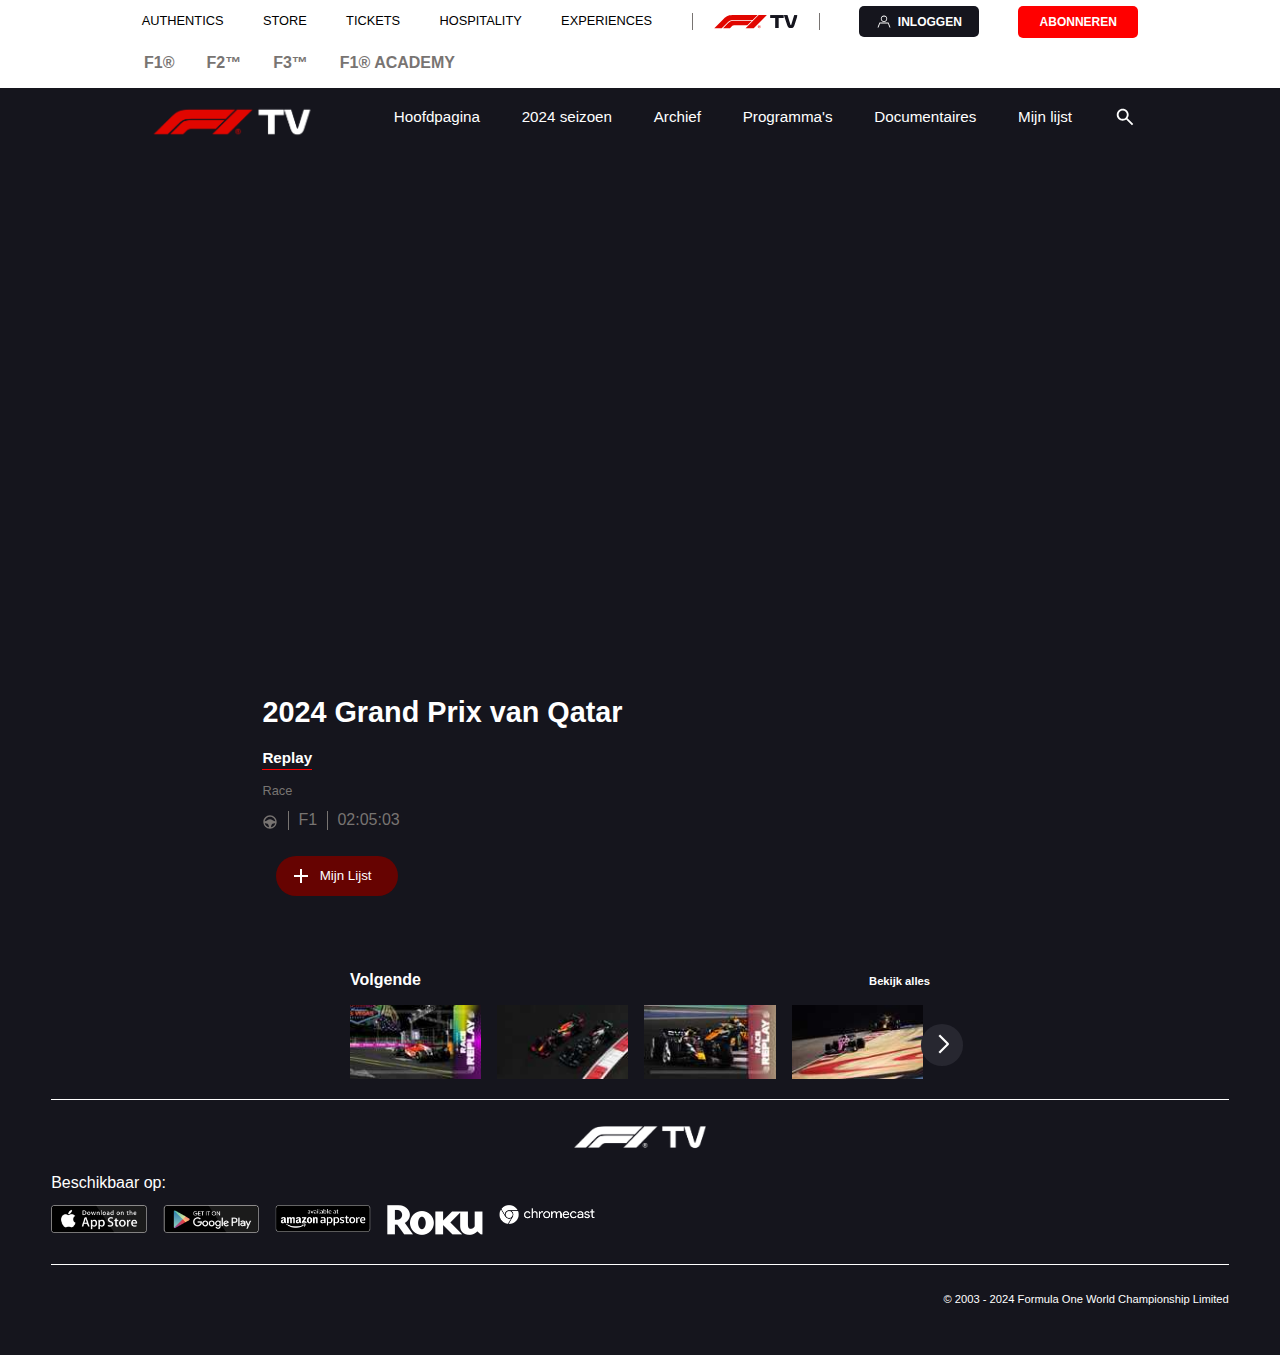
==== commit 9de39dfe: "Push 10 (vooral commentaar)" ====
--- a/race.html
+++ b/race.html
@@ -8,20 +8,22 @@
 	
 	<link href="styles/style.css" rel="stylesheet">
 	<link rel="icon" type="image/svg+xml" href="images/favicon.svg">
-	<link href="https://fonts.googleapis.com/css2?family=Open+Sans:ital,wght@0,300..800;1,300..800&display=swap" rel="stylesheet">
 	</style>
 </head>
 <body>
 	<header>
 		<nav>
-			<ul>
-				<li><button>
-					<svg xmlns="http://www.w3.org/2000/svg" width="28" height="28" viewBox="0 0 28 28" fill="none" alt="Hamburger menu">
-						<path d="M4.66675 21H23.3334L22.1667 18.6667H4.66675V21Z" fill="white"/>
-						<path d="M4.66675 15.1667H20.4167L19.2501 12.8333H4.66675V15.1667Z" fill="white"/>
-						<path d="M4.66675 9.33333H18.6667L17.5001 7H4.66675V9.33333Z" fill="white"/>
-					</svg>
-				</button></li>
+			<!-- Algemene nav  -->
+			<ul>
+				<li>
+					<button>
+						<svg xmlns="http://www.w3.org/2000/svg" width="28" height="28" viewBox="0 0 28 28" fill="none" alt="Hamburger menu">
+							<path d="M4.66675 21H23.3334L22.1667 18.6667H4.66675V21Z" fill="white"/>
+							<path d="M4.66675 15.1667H20.4167L19.2501 12.8333H4.66675V15.1667Z" fill="white"/>
+							<path d="M4.66675 9.33333H18.6667L17.5001 7H4.66675V9.33333Z" fill="white"/>
+						</svg>
+					</button>
+				</li>
 				<li><a href="index.html"><img src="images/f1-tv-logo.webp" alt="F1TV logo"></a></li>
 				<li><button>
 					<svg xmlns="http://www.w3.org/2000/svg" width="22" height="22" viewBox="0 0 22 22" fill="none" alt="Vergrootglas">
@@ -30,6 +32,7 @@
 				</button></li>
 			</ul>
 
+			<!-- Hamburger menu  -->
 			<div>
 				<ul>
 					<li><button>
@@ -39,6 +42,7 @@
 					</button></li>
 					<li><img src="images/f1-tv-logo.webp" alt="F1TV logo"></li>
 				</ul>
+
 				<ul>
 					<li><p>Hoofdpagina</p></li>
 					<li><p>2024 seizoen</p></li>
@@ -47,6 +51,7 @@
 					<li><p>Documentaires</p></li>
 					<li><p>Mijn lijst</p></li>
 				</ul>
+
 				<ul>
 					<li><button>
 						<svg xmlns="http://www.w3.org/2000/svg" width="16" height="16" viewBox="0 0 16 16" fill="none">
@@ -63,6 +68,7 @@
 						Instellingen
 					</button></li>
 				</ul>
+
 				<ul>
 					<li><p>AUTHENTICS</p><img src="images/link-icon.svg" alt="Link out icon"></li>
 					<li><p>STORE</p><img src="images/link-icon.svg" alt="Link out icon"></li>
@@ -70,6 +76,7 @@
 					<li><p>HOSPITALITY</p><img src="images/link-icon.svg" alt="Link out icon"></li>
 					<li><p>EXPERIENCES</p><img src="images/link-icon.svg" alt="Link out icon"></li>
 				</ul>
+
 				<ul>
 					<li><p>F1®</p></li>
 					<li><p>F2™</p></li>
@@ -78,13 +85,61 @@
 				</ul>
 			</div>
 		</nav>
+
+		<!-- Algemene nav vanaf 1000px schermbreedte  -->
+		<section class="grootMenu">
+			<ul>
+				<li><p>AUTHENTICS</p></li>
+				<li><p>STORE</p></li>
+				<li><p>TICKETS</p></li>
+				<li><p>HOSPITALITY</p></li>
+				<li><p>EXPERIENCES</p></li>
+				<li><a href="index.html"><img src="images/f1-tv-logo-zwart.svg" alt="F1TV logo"></a></li>
+				<li>
+					<button>
+						<svg xmlns="http://www.w3.org/2000/svg" width="16" height="16" viewBox="0 0 16 16" fill="none">
+							<path d="M8.00005 1.59998C7.15136 1.59998 6.33742 1.93712 5.73731 2.53723C5.13719 3.13735 4.80005 3.95128 4.80005 4.79998C4.80005 5.64867 5.13719 6.4626 5.73731 7.06272C6.33742 7.66283 7.15136 7.99998 8.00005 7.99998C8.84874 7.99998 9.66267 7.66283 10.2628 7.06272C10.8629 6.4626 11.2 5.64867 11.2 4.79998C11.2 3.95128 10.8629 3.13735 10.2628 2.53723C9.66267 1.93712 8.84874 1.59998 8.00005 1.59998ZM5.60005 4.79998C5.60005 4.16346 5.85291 3.55301 6.30299 3.10292C6.75308 2.65283 7.36353 2.39998 8.00005 2.39998C8.63657 2.39998 9.24702 2.65283 9.69711 3.10292C10.1472 3.55301 10.4 4.16346 10.4 4.79998C10.4 5.4365 10.1472 6.04694 9.69711 6.49703C9.24702 6.94712 8.63657 7.19998 8.00005 7.19998C7.36353 7.19998 6.75308 6.94712 6.30299 6.49703C5.85291 6.04694 5.60005 5.4365 5.60005 4.79998Z" fill="white"/>
+							<path d="M12.5 8.49988L14.5 13.4999H13.5L12 9.49988H4L2.5 13.4999H1.5L3.5 8.49988H12.5Z" fill="white"/>
+						</svg>
+					INLOGGEN
+					</button>
+				</li>
+				<li><button>ABONNEREN</button></li>
+			</ul>
+
+			<ul>
+				<li><p>F1®</p></li>
+				<li><p>F2™</p></li>
+				<li><p>F3™</p></li>
+				<li><p>F1® ACADEMY</p></li>
+			</ul>
+
+			<ul>
+				<li><a href="index.html"><img src="images/f1-tv-logo.webp" alt="F1TV logo"></a></li>
+				<li><p>Hoofdpagina</p></li>
+				<li><p>2024 seizoen</p></li>
+				<li><p>Archief</p></li>
+				<li><p>Programma's</p></li>
+				<li><p>Documentaires</p></li>
+				<li><p>Mijn lijst</p></li>
+				<li>
+					<button>
+						<svg xmlns="http://www.w3.org/2000/svg" width="22" height="22" viewBox="0 0 22 22" fill="none" alt="Vergrootglas">
+							<path d="M17.9667 19.25L12.1917 13.475C11.7333 13.8417 11.2063 14.1319 10.6104 14.3458C10.0146 14.5597 9.38056 14.6667 8.70833 14.6667C7.04306 14.6667 5.63383 14.0898 4.48067 12.936C3.3275 11.7822 2.75061 10.373 2.75 8.70833C2.74939 7.04367 3.32628 5.63444 4.48067 4.48067C5.63506 3.32689 7.04428 2.75 8.70833 2.75C10.3724 2.75 11.7819 3.32689 12.9369 4.48067C14.0919 5.63444 14.6685 7.04367 14.6667 8.70833C14.6667 9.38056 14.5597 10.0146 14.3458 10.6104C14.1319 11.2063 13.8417 11.7333 13.475 12.1917L19.25 17.9667L17.9667 19.25ZM8.70833 12.8333C9.85417 12.8333 10.8283 12.4324 11.6307 11.6307C12.4331 10.8289 12.8339 9.85478 12.8333 8.70833C12.8327 7.56189 12.4318 6.58808 11.6307 5.78692C10.8295 4.98575 9.85539 4.58456 8.70833 4.58333C7.56128 4.58211 6.58747 4.98331 5.78692 5.78692C4.98636 6.59053 4.58517 7.56433 4.58333 8.70833C4.5815 9.85233 4.9827 10.8264 5.78692 11.6307C6.59114 12.4349 7.56495 12.8358 8.70833 12.8333Z" fill="white"/>
+						</svg>
+					</button>
+				</li>
+			</ul>
+		</section>
 	</header>
 
 	<main>
+		<!-- Video + beschrijving  -->
 		<section class="videoSectie">
-			<iframe width="560" height="315" src="https://www.youtube.com/embed/mS41bHNw1WI?si=QQp2ogu8JYlpdh_H" title="YouTube video player" frameborder="0" allow="accelerometer; autoplay; clipboard-write; encrypted-media; gyroscope; picture-in-picture; web-share" referrerpolicy="strict-origin-when-cross-origin" allowfullscreen></iframe>
-			<ul>
-				<li><h1>De race in 30 minuten</h1></li>
+			<iframe width="560" height="315" src="https://www.youtube.com/embed/MmriyZhLj1o?si=FT3Q02VsasCgIVqx" title="YouTube video player" frameborder="0" allow="accelerometer; autoplay; clipboard-write; encrypted-media; gyroscope; picture-in-picture; web-share" referrerpolicy="strict-origin-when-cross-origin" allowfullscreen></iframe>
+			
+			<ul>
+				<li><h1>2024 Grand Prix van Qatar</h1></li>
 				<li><p>Replay</p></li>
 				<li><p>Race</p></li>
 				<li>
@@ -105,11 +160,13 @@
 			</ul>
 		</section>
 
+		<!-- Uitgelichte content kleine horizontale carousel, 1 hoog -->
 		<section class="carouselHorizontaalKlein">
 			<ul>
 				<li><h2>Volgende</h2></li>
 				<li><a class="bekijkAlles" href="#">Bekijk alles</a></li>
 			</ul>
+
 			<ul>
 				<li>
 					<img src="images/F1-Qatar/landscape_web(7).jpg" alt="2023 Grand Prix van Las Vegas thumbnail">
@@ -145,6 +202,7 @@
 					<img src="images/F1-Qatar/landscape_web(17).jpg" alt="2023 Grand Prix van Las Vegas thumbnail">
 				</li>
 			</ul>
+
 			<button>
 				<svg xmlns="http://www.w3.org/2000/svg" width="24" height="24" viewBox="0 0 24 24" fill="none">
 					<path d="M10.0604 2.45398L8.5 3.99988L16.5 11.9999L8.5 19.9999L10.0604 21.546L18.5459 13.0605C18.8271 12.7792 18.9851 12.3977 18.9851 12C18.9851 11.6022 18.8271 11.2208 18.5459 10.9395L10.0604 2.45398Z" fill="white"/>
@@ -157,7 +215,7 @@
 		<div>
 			<img src="images/F1LogoMicroWhite.avif" alt="F1TV logo">
 		</div>
-			
+
 		<div>
 			<p>Beschikbaar op:</p>
 			<ul>
--- a/styles/style.css
+++ b/styles/style.css
@@ -1,3 +1,7 @@
+
+/*---------*/
+/* Kleuren */
+/*---------*/
 :root {
 	--color-text: white;
 	--color-text-2: rgb(120, 116, 114);
@@ -6,14 +10,17 @@
 	--color-background: #15151D;
 	--color-background-2: #000000;
 	--color-background-3: #660301;
+	--color-background-4: #FFFFFF;
 	--color-schemacarousel: #1B0100;
 	--color-kaartje-1: #301A1D;
 	--color-kaartje-2: #23232C;
 }
 
-/**************/
+
+
+/*------------*/
 /* CSS REMEDY */
-/**************/
+/*------------*/
 *, *::after, *::before {
   box-sizing:border-box;  
   margin: 0;
@@ -21,12 +28,10 @@
 }
 
 
-/****************/
-/* JOUW STYLING */
-/****************/
-
-/* jouw code */
-
+
+/*------------------*/
+/* ALGEMENE STYLING */
+/*------------------*/
 body {
 	background-color: var(--color-background);
 	color: var(--color-text);
@@ -37,8 +42,10 @@
 	list-style-type: none;
 }
 
+
+
 /*--------*/
-/* Header */
+/* HEADER */
 /*--------*/
 header {
 	background-color: var(--color-background-3);
@@ -79,14 +86,17 @@
 	padding: 0.3em 0 0 0;
 }
 
-/* Dark mode toggle */
+
+
+/*--------*/
+/* TOGGLE */
+/*--------*/
 @media (prefers-color-scheme:dark) {
 	:root {
         background-color: var(--color-background-2);
     }
 }
 
-/* Toggle Switch */
 .switch {
     position: absolute;
     display: inline-block;
@@ -94,53 +104,62 @@
     height: 34px;
 	top: 5em;
 	right: 1em;
-  }
-  
-  .switch input {
+}
+
+@media screen and (min-width: 1000px) {
+	.switch {
+		top: 10em;
+	}
+}
+
+.switch input {
     opacity: 0;
     width: 0;
     height: 0;
-  }
+}
   
-  .switch span {
+.switch span {
     position: absolute;
     cursor: pointer;
     top: 0;
     left: 0;
     right: 0;
     bottom: 0;
-    background-color: var(--color-background);
+    background-color: var(--color-kaartje-2);
     border-radius: 34px;
     transition: 0.4s;
-  }
+}
   
-  span:before {
+span:before {
     position: absolute;
     content: "";
     height: 26px;
     width: 26px;
     left: 4px;
     bottom: 4px;
-    background-color: #000;
+    background-color: var(--color-background);
     border-radius: 50%;
     transition: 0.4s;
-  }
-
-  body.dark-mode .switch span:before {
+}
+
+body.dark-mode .switch span:before {
     left: 30px;
-  }
-
-  body.dark-mode {
+	background-color: var(--color-background-2);
+}
+
+body.dark-mode {
     background-color: var(--color-background-2);
-  }
-
-  body header nav ul.dark-mode {
+}
+
+body header nav ul.dark-mode {
 	background-color: var(--color-background-2);
-  }
-
-  
-
-/* Hamburger menu div */
+}
+
+
+
+/*----------------*/
+/* HAMBURGER MENU */
+/*----------------*/
 header nav div {
 	background-color: rgb(21, 21, 29);
 	position: fixed;
@@ -265,9 +284,134 @@
 	display: flex;
 }
 
-
-/* Header Carousel Homepagina */
-
+/* https://www.w3schools.com/css/css3_mediaqueries.asp */
+@media screen and (min-width: 1000px) {
+	header nav {
+		display: none;
+	}
+}
+
+
+
+/* --------------------*/
+/* HEADER GROOT SCHERM */
+/* --------------------*/
+.grootMenu {
+	position: relative;
+	z-index: 1;
+}
+
+.grootMenu ul:nth-of-type(1) {
+	background-color: var(--color-background-4);
+	color: var(--color-text-3);
+	display: flex;
+	justify-content: space-evenly;
+	padding: 0.2em 8% 0 8%;
+}
+
+.grootMenu ul:nth-of-type(1) img {
+	width: 8em;
+	padding: 0 1em 0 1em;
+	border-left: solid 1px var(--color-text-2);
+	border-right: solid 1px var(--color-text-2);
+}
+
+.grootMenu ul:nth-of-type(1) li {
+	padding-top: 0.6em;
+}
+
+.grootMenu ul:nth-of-type(1) li p {
+	font-size: 0.8em;
+}
+
+.grootMenu ul:nth-of-type(1) li button {
+	width: 10em;
+	padding: 0.6em 0.8em 0.6em 0.8em;
+	border-radius: 5px;
+	border: none;
+	font-size: 0.75em;
+	font-weight: 550;
+}
+
+.grootMenu ul:nth-of-type(1) li:nth-of-type(7) {
+	padding-top: 0.2em;
+}
+
+.grootMenu ul:nth-of-type(1) li:nth-of-type(7) button {
+	display: flex;
+	justify-content: center;
+	align-items: center;
+	background-color: var(--color-background);
+	color: var(--color-text);	
+}
+
+.grootMenu ul:nth-of-type(1) li:nth-of-type(7) button svg {
+	margin-right: 0.5em;
+}
+
+.grootMenu ul:nth-of-type(1) li:nth-of-type(8) {
+	padding-top: 0.2em;
+}
+
+.grootMenu ul:nth-of-type(1) li:nth-of-type(8) button {
+	background-color: red;
+	color: var(--color-text);
+	padding: 0.72em 0.8em 0.72em 0.8em;
+}
+
+.grootMenu ul:nth-of-type(2) {
+	background-color: var(--color-background-4);
+	color: var(--color-text-2);
+	display: flex;
+	padding: 1em 8% 1em 10%;
+}
+
+.grootMenu ul:nth-of-type(2) li {
+	margin: 0 1em 0 1em;
+}
+
+.grootMenu ul:nth-of-type(2) li p {
+	font-weight: 550;
+}
+
+.grootMenu ul:nth-of-type(3) {
+	background-color: var(--color-background);
+	color: var(--color-text-1);
+	display: flex;
+	justify-content: space-evenly;
+	padding: 1em 8% 0 8%;
+}
+
+.grootMenu ul:nth-of-type(3) img {
+	width: 11em;
+	margin-right: 2em;
+}
+
+.grootMenu ul:nth-of-type(3) p {
+	font-size: 0.95em;
+	font-weight: 530;
+	margin-top: 0.3em;
+}
+
+.grootMenu ul:nth-of-type(3) li:nth-of-type(8) button {
+	background: none;
+	border: none;
+	padding: 0.2em 0 0 0;
+}
+
+
+
+@media screen and (max-width: 1000px) {
+	.grootMenu {
+		display: none;
+	}
+}
+
+
+
+/* --------------------------*/
+/* EERSTE CAROUSEL ONDER NAV */
+/* --------------------------*/
 .headerCarouselHome {
 	margin: 4em 0 0 0;
 	border-left: solid 0.8em rgb(102, 3, 0);
@@ -293,6 +437,7 @@
 .headerCarouselHome article div p:nth-of-type(2){
 	display: flex;
 	justify-content: center;
+	text-align: center;
 	font-size: 1.3em;
 	font-weight: 700;
 }
@@ -301,13 +446,10 @@
 	margin: 1em 2em 0 2em;
 	display: flex;
 	justify-content: center;
-	text-align: center;
 	font-size: 0.8em;
 }
 
-
 /* Bekijk nu */
-
 .headerCarouselHome article div a {
 	background-color: red;
 	padding: 0 1.5em 0 1em;
@@ -380,15 +522,58 @@
 	  max-width: 720px;
 	  margin: 0 auto 0 auto;
 	}
-  }
-
-
-
-/*--------*/
-/* Main 1 */
-/*--------*/
-
-
+}
+
+@media screen and (min-width: 1000px) {
+	.headerCarouselHome {
+	  max-width: 90vw;
+	  max-height: 40vw
+	}
+	.headerCarouselHome article div {
+		display: flex;
+		justify-content: space-evenly;
+		width: 35em;
+		height: 40vw;
+		background: linear-gradient(270deg, rgba(21, 21, 29, 0.00) 3.53%, #15151D 49.82%);
+		translate: 0 -100%;
+	}
+	.headerCarouselHome article div p:nth-of-type(1) {
+		display: flex;
+		justify-content: left;
+		margin: 3em 0 0 2em;
+	}
+	.headerCarouselHome article div p:nth-of-type(2) {
+		display: flex;
+		justify-content: left;
+		margin: 2em 0 0 1.2em;
+	}
+	.headerCarouselHome article div p:nth-of-type(3) {
+		display: flex;
+		justify-content: left;
+		margin: 2em 2em 0 2em;
+		max-width: 20em;
+	}
+	.headerCarouselHome article div a {
+		display: flex;
+		justify-content: center;
+		margin: 3em auto 6em 5em;
+	}
+	.headerCarouselHome article div a p:nth-of-type(1){
+		margin: 0;
+	}
+	.headerCarouselHome article ul {
+		height: 40vw;
+		translate: 0 -120%;
+		background: none;
+	}
+
+}  
+
+
+
+/*---------------*/
+/* MAIN PAGINA 1 */
+/*---------------*/
 
 /* WeekendExpansie */
 .weekendExpansie {
@@ -396,7 +581,11 @@
 	padding-bottom: 2em;
 }
 
+
+
+/*----*/
 /* H1 */
+/*----*/
 .abonneren {
 	display: flex;
 	justify-content: center;
@@ -424,7 +613,9 @@
 
 
 
-/* Carousel 2 */
+/*-------------------*/
+/* ABONNEER CAROUSEL */
+/*-------------------*/
 .abonneerCarousel article:nth-of-type(1) {
 	display: grid;
 }
@@ -452,7 +643,7 @@
 
 
 
-/* Carousel 2 buttons */
+/* Abonneer carousel buttons */
 .abonneerCarousel ul {
 	display: flex;
 	justify-content: center;
@@ -510,7 +701,9 @@
 
 
 
-/* Schema */
+/*----------------*/
+/* UITKLAP SCHEMA */
+/*----------------*/
 .schema ul {
 	display: flex;
 	margin: 1em 0.5em 1em 0.5em;
@@ -568,7 +761,7 @@
 	margin: 2em 2em 0 2em;
 	border-top: solid 5px red;
 	border-right: solid 5px red;
-	border-radius: 30px;
+	border-top-right-radius: 30px; /* Kan toch wel!! :), https://www.w3schools.com/cssref/css3_pr_border-top-right-radius.php */
 }
 
 .schema details div ul:nth-of-type(1) {
@@ -720,7 +913,11 @@
 	}
   }
 
-/* Vormgeving alle 'Bekijk alles!' anchors */
+
+
+/*-----------------------------*/
+/* ALLE 'BEKIJK ALLES' ANCHORS */
+/*-----------------------------*/
 .bekijkAlles {
 	color: white;
 	font-size: 0.7em;
@@ -728,7 +925,11 @@
 	text-decoration: none;
 }
 
-/* KaartjeWeekend */
+
+
+/*--------------------------------------*/
+/* UITGELICHTE ARTIKEL WEEKEND EXPANSIE */
+/*--------------------------------------*/
 .kaartjeWeekend {
 	display: flex;
 	flex-direction: column;
@@ -755,8 +956,6 @@
 .kaartjeWeekend h2 {
 	margin-bottom: 0.5em;
 }
-
-
 
 /* KaartjeWeekend - kaartje */
 .kaartjeWeekend article {
@@ -787,7 +986,9 @@
 
 
 
-/* CarouselVerticaal */
+/*--------------------------------------*/
+/* UITGELICHTE CONTENT WEEKEND EXPANSIE */
+/*--------------------------------------*/
 .carouselVerticaal {
 	margin: 3em;
 	padding: 0;
@@ -804,8 +1005,6 @@
 .carouselVerticaal h2 {
 	font-size: 1em;
 }
-
-
 
 .carouselVerticaal article {
 	display: grid;
@@ -863,7 +1062,11 @@
 	}
   }
 
-/* 'Meer' knop */
+
+
+/*-------------*/
+/* 'MEER' KNOP */
+/*-------------*/
 .meer {
 	display: flex;
 	justify-content: center;
@@ -880,7 +1083,9 @@
 
 
 
-/* CarouselHorizontaal */
+/*------------------------------------*/
+/* UITGELICHTE CONTENT GROTE CAROUSEL */
+/*------------------------------------*/
 .carouselHorizontaal {
 	position: relative;
 	margin: 3em;
@@ -954,7 +1159,9 @@
 
 
 
-/* Kaartje */
+/*---------------------*/
+/* UITGELICHTE ARTIKEL */
+/*---------------------*/
 .kaartje {
 	display: flex;
 	flex-direction: column;
@@ -1013,7 +1220,9 @@
 
 
 
-/* CarouselHorizontaalKlein */
+/*--------*/
+/* UITGELICHTE CONTENT KLEINE CAROUSEL */
+/*--------*/
 .carouselHorizontaalKlein {
 	position: relative;
 	margin: 3em;
@@ -1114,23 +1323,43 @@
 }
 
 
-/*--------*/
-/* Main 2 */
-/*--------*/
-
+
+/*---------------*/
+/* MAIN PAGINA 2 */
+/*---------------*/
 .videoSectie {
-	margin: 5em 1em 1em 1em;
+	margin: 1em 1em 1em 1em;
+	height: auto;
+	display: flex;
+	flex-direction: column;
+	align-items: center;
 }
 
 .videoSectie iframe {
+	margin-top: 4em;
 	width: 100%;
-	min-height: auto;
+	max-width: 60em;
+	height: 55vw;
+	max-height: 32em;
+}
+
+@media screen and (min-width: 1000px) {
+	.videoSectie iframe {
+	  margin-top: 1em;
+	}
 }
 
 .videoSectie ul {
 	display: flex;
 	flex-direction: column;
-	margin: 0.5em 2em 0 2em;
+	margin: 0.5em auto 0 1em;
+	max-width: 60em;
+}
+
+@media screen and (min-width: 1000px) {
+	.videoSectie ul {
+	  padding-left: 18vw;
+	}
 }
 
 .videoSectie ul li h1 {
@@ -1191,7 +1420,7 @@
 
 
 /*--------*/
-/* Footer */
+/* FOOTER */
 /*--------*/
 
 footer {
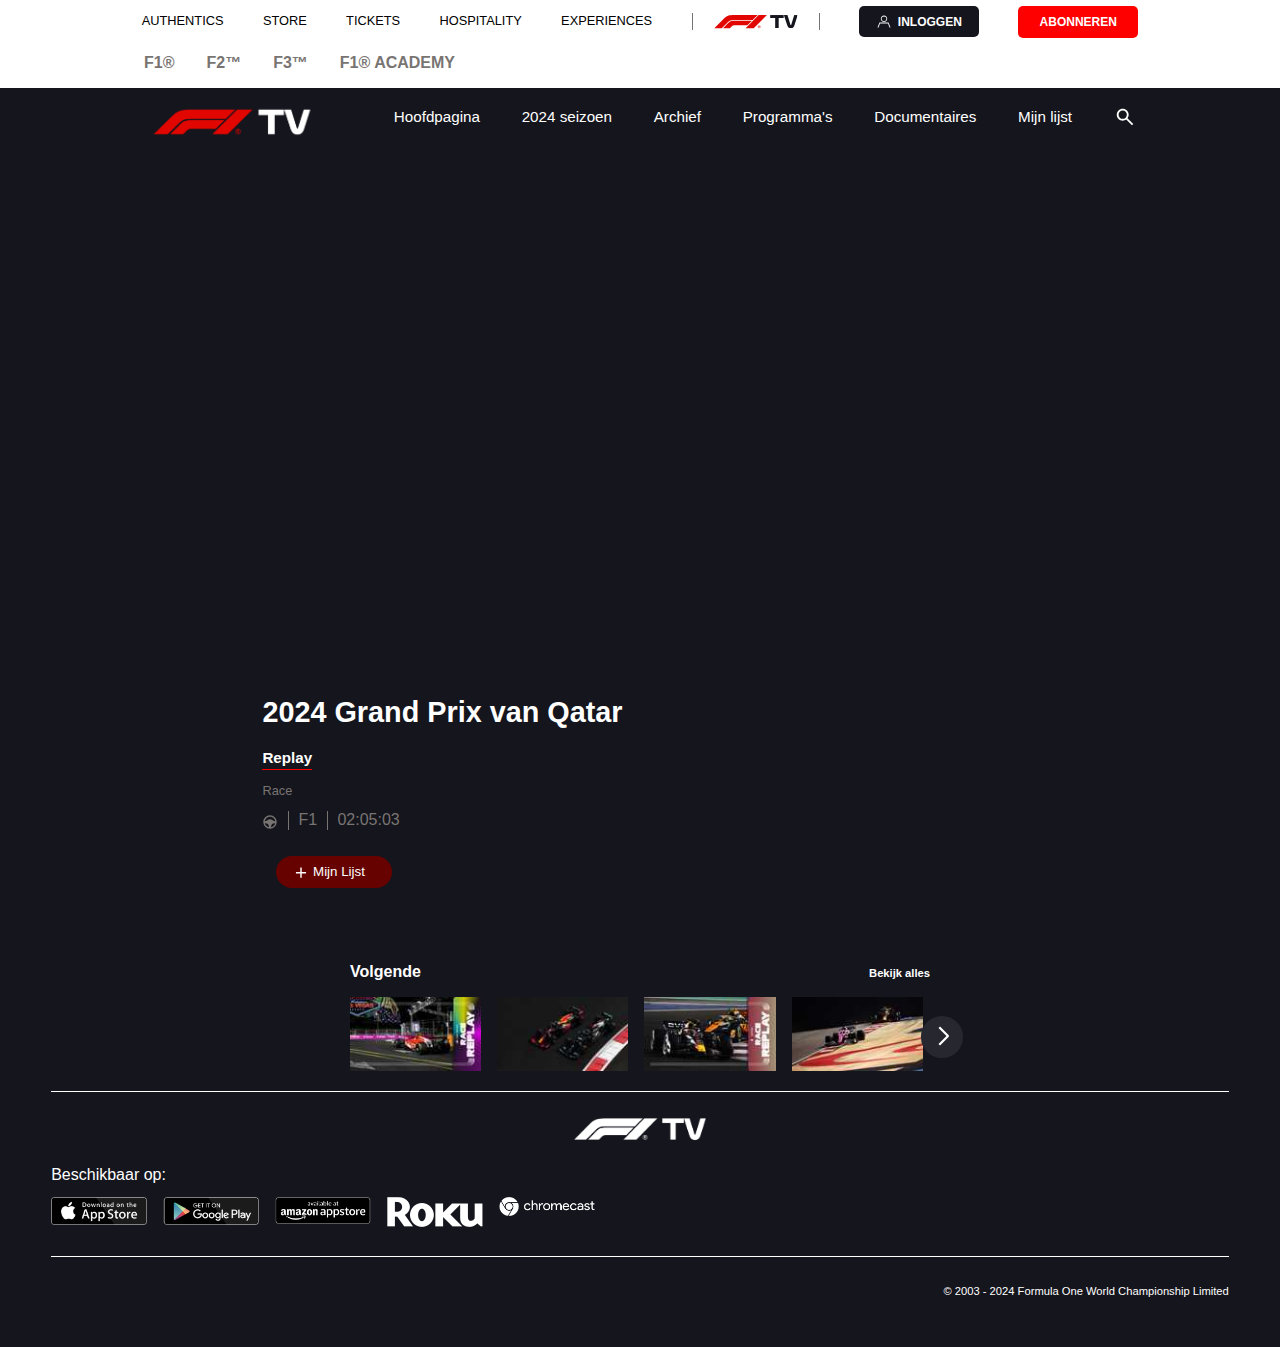
==== commit a6dac529: "Push 13" ====
--- a/race.html
+++ b/race.html
@@ -17,29 +17,36 @@
 			<ul>
 				<li>
 					<button>
-						<svg xmlns="http://www.w3.org/2000/svg" width="28" height="28" viewBox="0 0 28 28" fill="none" alt="Hamburger menu">
+						<svg xmlns="http://www.w3.org/2000/svg" width="28" height="28" viewBox="0 0 28 28" fill="none">
 							<path d="M4.66675 21H23.3334L22.1667 18.6667H4.66675V21Z" fill="white"/>
 							<path d="M4.66675 15.1667H20.4167L19.2501 12.8333H4.66675V15.1667Z" fill="white"/>
 							<path d="M4.66675 9.33333H18.6667L17.5001 7H4.66675V9.33333Z" fill="white"/>
+							<title>Hamburger menu</title>
 						</svg>
 					</button>
 				</li>
 				<li><a href="index.html"><img src="images/f1-tv-logo.webp" alt="F1TV logo"></a></li>
-				<li><button>
-					<svg xmlns="http://www.w3.org/2000/svg" width="22" height="22" viewBox="0 0 22 22" fill="none" alt="Vergrootglas">
-						<path d="M17.9667 19.25L12.1917 13.475C11.7333 13.8417 11.2063 14.1319 10.6104 14.3458C10.0146 14.5597 9.38056 14.6667 8.70833 14.6667C7.04306 14.6667 5.63383 14.0898 4.48067 12.936C3.3275 11.7822 2.75061 10.373 2.75 8.70833C2.74939 7.04367 3.32628 5.63444 4.48067 4.48067C5.63506 3.32689 7.04428 2.75 8.70833 2.75C10.3724 2.75 11.7819 3.32689 12.9369 4.48067C14.0919 5.63444 14.6685 7.04367 14.6667 8.70833C14.6667 9.38056 14.5597 10.0146 14.3458 10.6104C14.1319 11.2063 13.8417 11.7333 13.475 12.1917L19.25 17.9667L17.9667 19.25ZM8.70833 12.8333C9.85417 12.8333 10.8283 12.4324 11.6307 11.6307C12.4331 10.8289 12.8339 9.85478 12.8333 8.70833C12.8327 7.56189 12.4318 6.58808 11.6307 5.78692C10.8295 4.98575 9.85539 4.58456 8.70833 4.58333C7.56128 4.58211 6.58747 4.98331 5.78692 5.78692C4.98636 6.59053 4.58517 7.56433 4.58333 8.70833C4.5815 9.85233 4.9827 10.8264 5.78692 11.6307C6.59114 12.4349 7.56495 12.8358 8.70833 12.8333Z" fill="white"/>
-					</svg>
-				</button></li>
+				<li>
+					<button>
+						<svg xmlns="http://www.w3.org/2000/svg" width="22" height="22" viewBox="0 0 22 22" fill="none">
+							<path d="M17.9667 19.25L12.1917 13.475C11.7333 13.8417 11.2063 14.1319 10.6104 14.3458C10.0146 14.5597 9.38056 14.6667 8.70833 14.6667C7.04306 14.6667 5.63383 14.0898 4.48067 12.936C3.3275 11.7822 2.75061 10.373 2.75 8.70833C2.74939 7.04367 3.32628 5.63444 4.48067 4.48067C5.63506 3.32689 7.04428 2.75 8.70833 2.75C10.3724 2.75 11.7819 3.32689 12.9369 4.48067C14.0919 5.63444 14.6685 7.04367 14.6667 8.70833C14.6667 9.38056 14.5597 10.0146 14.3458 10.6104C14.1319 11.2063 13.8417 11.7333 13.475 12.1917L19.25 17.9667L17.9667 19.25ZM8.70833 12.8333C9.85417 12.8333 10.8283 12.4324 11.6307 11.6307C12.4331 10.8289 12.8339 9.85478 12.8333 8.70833C12.8327 7.56189 12.4318 6.58808 11.6307 5.78692C10.8295 4.98575 9.85539 4.58456 8.70833 4.58333C7.56128 4.58211 6.58747 4.98331 5.78692 5.78692C4.98636 6.59053 4.58517 7.56433 4.58333 8.70833C4.5815 9.85233 4.9827 10.8264 5.78692 11.6307C6.59114 12.4349 7.56495 12.8358 8.70833 12.8333Z" fill="white"/>
+							<title>Zoekbalk</title>
+						</svg>
+					</button>
+				</li>
 			</ul>
 
 			<!-- Hamburger menu  -->
 			<div>
 				<ul>
-					<li><button>
-						<svg xmlns="http://www.w3.org/2000/svg" width="20" height="20" viewBox="0 0 20 20" fill="none" alt="Hamburger menu sluiten">
-							<path d="M19.75 3.67844L17.0716 1L10.375 7.69656L3.67844 1L1 3.67844L7.69656 10.375L1 17.0716L3.67844 19.75L10.375 13.0534L17.0716 19.75L19.75 17.0716L13.0534 10.375L19.75 3.67844Z" fill="white"/>
-						</svg>
-					</button></li>
+					<li>
+						<button>
+							<svg xmlns="http://www.w3.org/2000/svg" width="20" height="20" viewBox="0 0 20 20" fill="none">
+								<path d="M19.75 3.67844L17.0716 1L10.375 7.69656L3.67844 1L1 3.67844L7.69656 10.375L1 17.0716L3.67844 19.75L10.375 13.0534L17.0716 19.75L19.75 17.0716L13.0534 10.375L19.75 3.67844Z" fill="white"/>
+								<title>Sluiten</title>
+							</svg>
+						</button>
+					</li>
 					<li><img src="images/f1-tv-logo.webp" alt="F1TV logo"></li>
 				</ul>
 
@@ -53,20 +60,24 @@
 				</ul>
 
 				<ul>
-					<li><button>
-						<svg xmlns="http://www.w3.org/2000/svg" width="16" height="16" viewBox="0 0 16 16" fill="none">
-							<path d="M8.00005 1.59998C7.15136 1.59998 6.33742 1.93712 5.73731 2.53723C5.13719 3.13735 4.80005 3.95128 4.80005 4.79998C4.80005 5.64867 5.13719 6.4626 5.73731 7.06272C6.33742 7.66283 7.15136 7.99998 8.00005 7.99998C8.84874 7.99998 9.66267 7.66283 10.2628 7.06272C10.8629 6.4626 11.2 5.64867 11.2 4.79998C11.2 3.95128 10.8629 3.13735 10.2628 2.53723C9.66267 1.93712 8.84874 1.59998 8.00005 1.59998ZM5.60005 4.79998C5.60005 4.16346 5.85291 3.55301 6.30299 3.10292C6.75308 2.65283 7.36353 2.39998 8.00005 2.39998C8.63657 2.39998 9.24702 2.65283 9.69711 3.10292C10.1472 3.55301 10.4 4.16346 10.4 4.79998C10.4 5.4365 10.1472 6.04694 9.69711 6.49703C9.24702 6.94712 8.63657 7.19998 8.00005 7.19998C7.36353 7.19998 6.75308 6.94712 6.30299 6.49703C5.85291 6.04694 5.60005 5.4365 5.60005 4.79998Z" fill="#15151D"/>
-							<path d="M12.5 8.49988L14.5 13.4999H13.5L12 9.49988H4L2.5 13.4999H1.5L3.5 8.49988H12.5Z" fill="#15151D"/>
-						</svg>
+					<li>
+						<button>
+							<svg xmlns="http://www.w3.org/2000/svg" width="16" height="16" viewBox="0 0 16 16" fill="none">
+								<path d="M8.00005 1.59998C7.15136 1.59998 6.33742 1.93712 5.73731 2.53723C5.13719 3.13735 4.80005 3.95128 4.80005 4.79998C4.80005 5.64867 5.13719 6.4626 5.73731 7.06272C6.33742 7.66283 7.15136 7.99998 8.00005 7.99998C8.84874 7.99998 9.66267 7.66283 10.2628 7.06272C10.8629 6.4626 11.2 5.64867 11.2 4.79998C11.2 3.95128 10.8629 3.13735 10.2628 2.53723C9.66267 1.93712 8.84874 1.59998 8.00005 1.59998ZM5.60005 4.79998C5.60005 4.16346 5.85291 3.55301 6.30299 3.10292C6.75308 2.65283 7.36353 2.39998 8.00005 2.39998C8.63657 2.39998 9.24702 2.65283 9.69711 3.10292C10.1472 3.55301 10.4 4.16346 10.4 4.79998C10.4 5.4365 10.1472 6.04694 9.69711 6.49703C9.24702 6.94712 8.63657 7.19998 8.00005 7.19998C7.36353 7.19998 6.75308 6.94712 6.30299 6.49703C5.85291 6.04694 5.60005 5.4365 5.60005 4.79998Z" fill="#15151D"/>
+								<path d="M12.5 8.49988L14.5 13.4999H13.5L12 9.49988H4L2.5 13.4999H1.5L3.5 8.49988H12.5Z" fill="#15151D"/>
+							</svg>
 						Inloggen
-					</button></li>
+						</button>
+					</li>
 					<li><button>Abonneren</button></li>
-					<li><button>
-						<svg xmlns="http://www.w3.org/2000/svg" width="16" height="16" viewBox="0 0 16 16" fill="none">
-							<path d="M7.99989 10.3334C7.38105 10.3334 6.78756 10.0875 6.34998 9.64996C5.91239 9.21237 5.66656 8.61888 5.66656 8.00004C5.66656 7.3812 5.91239 6.78771 6.34998 6.35013C6.78756 5.91254 7.38105 5.66671 7.99989 5.66671C8.61873 5.66671 9.21222 5.91254 9.64981 6.35013C10.0874 6.78771 10.3332 7.3812 10.3332 8.00004C10.3332 8.61888 10.0874 9.21237 9.64981 9.64996C9.21222 10.0875 8.61873 10.3334 7.99989 10.3334ZM12.9532 8.64671C12.9799 8.43338 12.9999 8.22004 12.9999 8.00004C12.9999 7.78004 12.9799 7.56004 12.9532 7.33338L14.3599 6.24671C14.4866 6.14671 14.5199 5.96671 14.4399 5.82004L13.1066 3.51338C13.0266 3.36671 12.8466 3.30671 12.6999 3.36671L11.0399 4.03338C10.6932 3.77338 10.3332 3.54671 9.91323 3.38004L9.66656 1.61338C9.65302 1.53485 9.61212 1.46366 9.5511 1.41241C9.49009 1.36116 9.41291 1.33316 9.33323 1.33338H6.66656C6.49989 1.33338 6.35989 1.45338 6.33323 1.61338L6.08656 3.38004C5.66656 3.54671 5.30656 3.77338 4.95989 4.03338L3.29989 3.36671C3.15323 3.30671 2.97323 3.36671 2.89323 3.51338L1.55989 5.82004C1.47323 5.96671 1.51323 6.14671 1.63989 6.24671L3.04656 7.33338C3.01989 7.56004 2.99989 7.78004 2.99989 8.00004C2.99989 8.22004 3.01989 8.43338 3.04656 8.64671L1.63989 9.75338C1.51323 9.85338 1.47323 10.0334 1.55989 10.18L2.89323 12.4867C2.97323 12.6334 3.15323 12.6867 3.29989 12.6334L4.95989 11.96C5.30656 12.2267 5.66656 12.4534 6.08656 12.62L6.33323 14.3867C6.35989 14.5467 6.49989 14.6667 6.66656 14.6667H9.33323C9.49989 14.6667 9.63989 14.5467 9.66656 14.3867L9.91323 12.62C10.3332 12.4467 10.6932 12.2267 11.0399 11.96L12.6999 12.6334C12.8466 12.6867 13.0266 12.6334 13.1066 12.4867L14.4399 10.18C14.5199 10.0334 14.4866 9.85338 14.3599 9.75338L12.9532 8.64671Z" fill="white"/>
-						</svg>
-						Instellingen
-					</button></li>
+					<li>
+						<button>
+							<svg xmlns="http://www.w3.org/2000/svg" width="16" height="16" viewBox="0 0 16 16" fill="none">
+								<path d="M7.99989 10.3334C7.38105 10.3334 6.78756 10.0875 6.34998 9.64996C5.91239 9.21237 5.66656 8.61888 5.66656 8.00004C5.66656 7.3812 5.91239 6.78771 6.34998 6.35013C6.78756 5.91254 7.38105 5.66671 7.99989 5.66671C8.61873 5.66671 9.21222 5.91254 9.64981 6.35013C10.0874 6.78771 10.3332 7.3812 10.3332 8.00004C10.3332 8.61888 10.0874 9.21237 9.64981 9.64996C9.21222 10.0875 8.61873 10.3334 7.99989 10.3334ZM12.9532 8.64671C12.9799 8.43338 12.9999 8.22004 12.9999 8.00004C12.9999 7.78004 12.9799 7.56004 12.9532 7.33338L14.3599 6.24671C14.4866 6.14671 14.5199 5.96671 14.4399 5.82004L13.1066 3.51338C13.0266 3.36671 12.8466 3.30671 12.6999 3.36671L11.0399 4.03338C10.6932 3.77338 10.3332 3.54671 9.91323 3.38004L9.66656 1.61338C9.65302 1.53485 9.61212 1.46366 9.5511 1.41241C9.49009 1.36116 9.41291 1.33316 9.33323 1.33338H6.66656C6.49989 1.33338 6.35989 1.45338 6.33323 1.61338L6.08656 3.38004C5.66656 3.54671 5.30656 3.77338 4.95989 4.03338L3.29989 3.36671C3.15323 3.30671 2.97323 3.36671 2.89323 3.51338L1.55989 5.82004C1.47323 5.96671 1.51323 6.14671 1.63989 6.24671L3.04656 7.33338C3.01989 7.56004 2.99989 7.78004 2.99989 8.00004C2.99989 8.22004 3.01989 8.43338 3.04656 8.64671L1.63989 9.75338C1.51323 9.85338 1.47323 10.0334 1.55989 10.18L2.89323 12.4867C2.97323 12.6334 3.15323 12.6867 3.29989 12.6334L4.95989 11.96C5.30656 12.2267 5.66656 12.4534 6.08656 12.62L6.33323 14.3867C6.35989 14.5467 6.49989 14.6667 6.66656 14.6667H9.33323C9.49989 14.6667 9.63989 14.5467 9.66656 14.3867L9.91323 12.62C10.3332 12.4467 10.6932 12.2267 11.0399 11.96L12.6999 12.6334C12.8466 12.6867 13.0266 12.6334 13.1066 12.4867L14.4399 10.18C14.5199 10.0334 14.4866 9.85338 14.3599 9.75338L12.9532 8.64671Z" fill="white"/>
+							</svg>
+							Instellingen
+						</button>
+					</li>
 				</ul>
 
 				<ul>
@@ -86,8 +97,8 @@
 			</div>
 		</nav>
 
-		<!-- Algemene nav vanaf 1000px schermbreedte  -->
-		<section class="grootMenu">
+		<!-- Algemene nav vanaf 1000px breedte  -->
+		<div class="grootMenu">
 			<ul>
 				<li><p>AUTHENTICS</p></li>
 				<li><p>STORE</p></li>
@@ -124,19 +135,20 @@
 				<li><p>Mijn lijst</p></li>
 				<li>
 					<button>
-						<svg xmlns="http://www.w3.org/2000/svg" width="22" height="22" viewBox="0 0 22 22" fill="none" alt="Vergrootglas">
+						<svg xmlns="http://www.w3.org/2000/svg" width="22" height="22" viewBox="0 0 22 22" fill="none">
 							<path d="M17.9667 19.25L12.1917 13.475C11.7333 13.8417 11.2063 14.1319 10.6104 14.3458C10.0146 14.5597 9.38056 14.6667 8.70833 14.6667C7.04306 14.6667 5.63383 14.0898 4.48067 12.936C3.3275 11.7822 2.75061 10.373 2.75 8.70833C2.74939 7.04367 3.32628 5.63444 4.48067 4.48067C5.63506 3.32689 7.04428 2.75 8.70833 2.75C10.3724 2.75 11.7819 3.32689 12.9369 4.48067C14.0919 5.63444 14.6685 7.04367 14.6667 8.70833C14.6667 9.38056 14.5597 10.0146 14.3458 10.6104C14.1319 11.2063 13.8417 11.7333 13.475 12.1917L19.25 17.9667L17.9667 19.25ZM8.70833 12.8333C9.85417 12.8333 10.8283 12.4324 11.6307 11.6307C12.4331 10.8289 12.8339 9.85478 12.8333 8.70833C12.8327 7.56189 12.4318 6.58808 11.6307 5.78692C10.8295 4.98575 9.85539 4.58456 8.70833 4.58333C7.56128 4.58211 6.58747 4.98331 5.78692 5.78692C4.98636 6.59053 4.58517 7.56433 4.58333 8.70833C4.5815 9.85233 4.9827 10.8264 5.78692 11.6307C6.59114 12.4349 7.56495 12.8358 8.70833 12.8333Z" fill="white"/>
-						</svg>
-					</button>
-				</li>
-			</ul>
-		</section>
+							<title>Zoekbalk</title>
+						</svg>
+					</button>
+				</li>
+			</ul>
+		</div>
 	</header>
 
 	<main>
 		<!-- Video + beschrijving  -->
 		<section class="videoSectie">
-			<iframe width="560" height="315" src="https://www.youtube.com/embed/MmriyZhLj1o?si=FT3Q02VsasCgIVqx" title="YouTube video player" frameborder="0" allow="accelerometer; autoplay; clipboard-write; encrypted-media; gyroscope; picture-in-picture; web-share" referrerpolicy="strict-origin-when-cross-origin" allowfullscreen></iframe>
+			<iframe src="https://www.youtube.com/embed/MmriyZhLj1o?si=FT3Q02VsasCgIVqx" title="YouTube video player" frameborder="0" allow="accelerometer; autoplay; clipboard-write; encrypted-media; gyroscope; picture-in-picture; web-share" referrerpolicy="strict-origin-when-cross-origin" allowfullscreen></iframe>
 			
 			<ul>
 				<li><h1>2024 Grand Prix van Qatar</h1></li>
@@ -154,7 +166,7 @@
 						<svg xmlns="http://www.w3.org/2000/svg" width="24" height="24" viewBox="0 0 24 24" fill="none">
 							<path d="M19 12.998H13V18.998H11V12.998H5V10.998H11V4.99805H13V10.998H19V12.998Z" fill="white"/>
 						</svg>
-						<p>Mijn Lijst</p>
+						Mijn Lijst
 					</button>
 				</li>
 			</ul>
--- a/styles/style.css
+++ b/styles/style.css
@@ -84,75 +84,6 @@
 /* zoek icon omlaag */
 header nav ul:nth-of-type(1) li:nth-of-type(3) {
 	padding: 0.3em 0 0 0;
-}
-
-
-
-/*--------*/
-/* TOGGLE */
-/*--------*/
-@media (prefers-color-scheme:dark) {
-	:root {
-        background-color: var(--color-background-2);
-    }
-}
-
-.switch {
-    position: absolute;
-    display: inline-block;
-    width: 60px;
-    height: 34px;
-	top: 5em;
-	right: 1em;
-}
-
-@media screen and (min-width: 1000px) {
-	.switch {
-		top: 10em;
-	}
-}
-
-.switch input {
-    opacity: 0;
-    width: 0;
-    height: 0;
-}
-  
-.switch span {
-    position: absolute;
-    cursor: pointer;
-    top: 0;
-    left: 0;
-    right: 0;
-    bottom: 0;
-    background-color: var(--color-kaartje-2);
-    border-radius: 34px;
-    transition: 0.4s;
-}
-  
-span:before {
-    position: absolute;
-    content: "";
-    height: 26px;
-    width: 26px;
-    left: 4px;
-    bottom: 4px;
-    background-color: var(--color-background);
-    border-radius: 50%;
-    transition: 0.4s;
-}
-
-body.dark-mode .switch span:before {
-    left: 30px;
-	background-color: var(--color-background-2);
-}
-
-body.dark-mode {
-    background-color: var(--color-background-2);
-}
-
-body header nav ul.dark-mode {
-	background-color: var(--color-background-2);
 }
 
 
@@ -221,7 +152,7 @@
 header nav div ul:nth-of-type(2) li:nth-of-type(1) {
 	border-bottom: solid 1.5px white;
 	border-right: solid 1.5px white;
-	border-radius: 5px;
+	border-bottom-right-radius: 10px;
 }
 
 /* Derde ul hamburger menu */
@@ -242,8 +173,18 @@
 	border: none;
 }
 
+header nav div ul:nth-of-type(3) li:nth-of-type(1) button:hover {
+	background-color: rgb(183, 183, 183);
+	color: rgb(0, 0, 0);
+}
+
 header nav div ul:nth-of-type(3) li:nth-of-type(2) button {
 	background-color: red;
+	color: white;
+}
+
+header nav div ul:nth-of-type(3) li:nth-of-type(2) button:hover {
+	background-color: rgb(255, 98, 98);
 	color: white;
 }
 
@@ -251,6 +192,10 @@
 	background-color: rgb(21, 21, 29);
 	color: white;
 	border: solid 0.01px rgb(150, 150, 150);
+}
+
+header nav div ul:nth-of-type(3) li:nth-of-type(3) button:hover {
+	background-color: rgb(38, 38, 50);
 }
 
 /* Vierde ul hamburger menu */
@@ -345,6 +290,11 @@
 	color: var(--color-text);	
 }
 
+.grootMenu ul:nth-of-type(1) li:nth-of-type(7) button:hover {
+	background-color: rgb(38, 38, 50);
+	color: var(--color-text);	
+}
+
 .grootMenu ul:nth-of-type(1) li:nth-of-type(7) button svg {
 	margin-right: 0.5em;
 }
@@ -359,6 +309,10 @@
 	padding: 0.72em 0.8em 0.72em 0.8em;
 }
 
+.grootMenu ul:nth-of-type(1) li:nth-of-type(8) button:hover {
+	background-color: rgb(255, 98, 98);
+}
+
 .grootMenu ul:nth-of-type(2) {
 	background-color: var(--color-background-4);
 	color: var(--color-text-2);
@@ -404,6 +358,133 @@
 @media screen and (max-width: 1000px) {
 	.grootMenu {
 		display: none;
+	}
+}
+
+
+
+/*--------*/
+/* TOGGLE */
+/*--------*/
+@media (prefers-color-scheme:dark) {
+	:root {
+        background-color: var(--color-background-2);
+    }
+}
+
+.switch {
+    position: absolute;
+    display: inline-block;
+    width: 60px;
+    height: 34px;
+	top: 5em;
+	right: 1em;
+}
+
+@media screen and (min-width: 1000px) {
+	.switch {
+		top: 10em;
+	}
+}
+
+.switch input {
+    opacity: 0;
+    width: 0;
+    height: 0;
+}
+  
+.switch span {
+    position: absolute;
+    cursor: pointer;
+    top: 0;
+    left: 0;
+    right: 0;
+    bottom: 0;
+    background-color: var(--color-kaartje-2);
+    border-radius: 34px;
+    transition: 0.4s;
+}
+  
+span:before {
+    position: absolute;
+    content: "";
+    height: 26px;
+    width: 26px;
+    left: 4px;
+    bottom: 4px;
+    background-color: var(--color-background);
+    border-radius: 50%;
+    transition: 0.4s;
+}
+
+body.dark-mode .switch span:before {
+    left: 30px;
+	background-color: var(--color-background-2);
+}
+
+body.dark-mode {
+    background-color: var(--color-background-2);
+}
+
+body header nav ul.dark-mode {
+	background-color: var(--color-background-2);
+}
+
+/*----------*/
+/* LIVE TAG */
+/*----------*/
+.headerCarouselHome article .live {
+	position: absolute;
+	display: flex;
+	flex-direction: row;
+	translate: 0 -4.2em;
+	background: none;
+	background-color: rgb(83, 152, 255);
+}
+
+.headerCarouselHome article .live img {
+	position: fixed;
+	width: 12px;
+	height: 12px;
+	margin: 0.6em 0 0 0.5em;
+	animation-name: live;
+	animation-duration: 1s;
+	animation-iteration-count: infinite;
+}
+
+.headerCarouselHome article .live p {
+	padding: 0.5em 1em 0em 2em;
+}
+
+
+/* Animatie bolletje in live tag */
+@keyframes live {
+	0% {transform: scale(0.9);}
+	50% {transform: scale(1.1);}
+	100% {transform: scale(0.9);}
+}
+
+@media screen and (min-width: 1000px) {
+	.headerCarouselHome article .live {
+		display: flex;
+		flex-direction: row;
+		justify-content: center;
+		z-index: 1;
+		width: 4.5em;
+		height: 2.5em;
+	}
+	.headerCarouselHome article .live img {
+		position: fixed;
+		width: 12px;
+		height: 12px;
+		margin: 0.7em 0 0 -2em;
+		animation-name: live;
+		animation-duration: 1s;
+		animation-iteration-count: infinite;
+	}
+	.headerCarouselHome article .live p:nth-of-type(1) {
+		padding: 0.7em 1em 0em 3em;
+		margin: 0;
 	}
 }
 
@@ -434,7 +515,7 @@
 	font-weight: 650;
 }
 
-.headerCarouselHome article div p:nth-of-type(2){
+.headerCarouselHome article div h3 {
 	display: flex;
 	justify-content: center;
 	text-align: center;
@@ -442,7 +523,7 @@
 	font-weight: 700;
 }
 
-.headerCarouselHome article div p:nth-of-type(3) {
+.headerCarouselHome article div p:nth-of-type(2) {
 	margin: 1em 2em 0 2em;
 	display: flex;
 	justify-content: center;
@@ -542,12 +623,12 @@
 		justify-content: left;
 		margin: 3em 0 0 2em;
 	}
-	.headerCarouselHome article div p:nth-of-type(2) {
+	.headerCarouselHome article div h3 {
 		display: flex;
 		justify-content: left;
 		margin: 2em 0 0 1.2em;
 	}
-	.headerCarouselHome article div p:nth-of-type(3) {
+	.headerCarouselHome article div p:nth-of-type(2) {
 		display: flex;
 		justify-content: left;
 		margin: 2em 2em 0 2em;
@@ -611,6 +692,10 @@
 	background-color: red;
 }
 
+.abonneren button:hover {
+	background-color: rgb(255, 98, 98);
+}
+
 
 
 /*-------------------*/
@@ -620,7 +705,7 @@
 	display: grid;
 }
 
-.abonneerCarousel article:nth-of-type(1) p:nth-of-type(1) {
+.abonneerCarousel article:nth-of-type(1) h3 {
 	display: flex;
 	justify-content: center;
 	font-weight: 500;
@@ -632,7 +717,7 @@
 	justify-self: center;
 }
 
-.abonneerCarousel article:nth-of-type(1) p:nth-of-type(2) {
+.abonneerCarousel article:nth-of-type(1) p {
 	display: flex;
 	justify-content: center;
 	text-align: center;
@@ -684,6 +769,10 @@
 	background-color: red;
 }
 
+.abonneerCarousel button:hover {
+	background-color: rgb(255, 98, 98);
+}
+
 .abonneerCarousel ul li button {
 	border: solid 6px rgb(39, 39, 48);
 	border-radius: 100%;
@@ -729,38 +818,44 @@
 
 .schema details summary {
 	display: flex;
+	flex-direction: row;
 	justify-content: center;
-}
-
-.schema details summary button {
-	display: flex;
-	flex-direction: row;
 	background-color: white;
 	color: black;
+	width: 12em;
+	margin: 0 auto 0 auto;
 	padding: 0.6em 1.5em 0.6em 1.5em;
 	border-radius: 72px;
 }
 
+.schema details summary:hover {
+	background-color: rgb(182, 182, 182);
+}
+
 .schema details > summary {
 	list-style: none;
 	display: flex;
 }
 
+.schema details summary svg:nth-of-type(1) {
+	margin: 0 1em 0 0;
+}
+
 .schema details summary p {
-	margin: 0.3em 0.6em 0 1em;
+	margin: 0 0.6em 0 1em;
 	font-size: 1.2em;
 	font-weight: 600;
 }
 
 .schema details summary svg:nth-of-type(2) {
-	margin: 0.3em 0 0 0.3em;
+	margin: 0.3em 0 0 1em;
 }
 
 /* Uitklap gebeuren */
 .schema details div {
-	margin: 2em 2em 0 2em;
-	border-top: solid 5px red;
-	border-right: solid 5px red;
+	margin: 3em 2em 0 2em;
+	border-top: solid 10px red;
+	border-right: solid 10px red;
 	border-top-right-radius: 30px; /* Kan toch wel!! :), https://www.w3schools.com/cssref/css3_pr_border-top-right-radius.php */
 }
 
@@ -800,110 +895,437 @@
 	background: none;
 }
 
-/* SchemaCarousel */
+/* SchemaCarousel - bepalen van grid */
 .schema details section {
 	background-color: var(--color-schemacarousel);
 	border: none;
-	margin: 0 1em 1em 1em;
+	margin: 0;
 	padding: 1em;
 	display: grid;
-	grid-template-columns: 1fr 1fr 1fr 1fr 1fr 1fr 1fr;
-	grid-template-rows: 1fr 1fr 1fr 1fr;
-	width: 90vw;
+	column-gap: 2em;
+	row-gap: 0.4em;
+	grid-template-columns: 1fr 1fr 1fr 1fr 1fr 1fr 1fr 1fr 1fr;
+	grid-template-rows: auto auto auto auto;
+	width: 100%;
+	height: fit-content;
 	overflow: scroll;
 }
 
-.schema details section p:nth-of-type(1) {
+.schema details section::-webkit-scrollbar {
+	display: none;
+}
+
+.schema details section h4:nth-of-type(1) {
 	grid-column-start: 1;
 	grid-column-end: 2;
 	grid-row-start: 1;
 	grid-row-end: 2;
 }
 
-div.schemaKaartje {
+body .schema details div.schemaKaartje {
 	border: none;
 }
 
-.schemaKaartje:nth-of-type(1) {
-	display: flex;
+.schema details .schemaKaartje:nth-of-type(1) {
+	display: flex;
+	justify-content: space-between;
+	align-items: center;
+	margin: 0;
+	padding: 0.6em 1em 0.6em 1em;
 	grid-column-start: 1;
 	grid-column-end: 2;
 	grid-row-start: 2;
 	grid-row-end: 3;
-}
-
-.schema details section p:nth-of-type(2) {
+
+	background-color: var(--color-background-3);
+	border-top-right-radius: 0;
+}
+
+.schema details .schemaKaartje:nth-of-type(1) p:nth-of-type(2) {
+	padding: 0 4em 0 4em;
+}
+
+.schema details section h4:nth-of-type(2) {
 	grid-column-start: 2;
 	grid-column-end: 3;
 	grid-row-start: 1;
 	grid-row-end: 2;
 }
 
-.schemaKaartje:nth-of-type(2) {
-	display: flex;
+.schema details .schemaKaartje:nth-of-type(2) {
+	display: flex;
+	justify-content: space-between;
+	align-items: center;
+	margin: 0;
+	padding: 0.6em 1em 0.6em 1em;
 	grid-column-start: 2;
 	grid-column-end: 3;
 	grid-row-start: 2;
 	grid-row-end: 3;
-}
-
-.schemaKaartje:nth-of-type(3) {
-	display: flex;
+
+	background-color: var(--color-background-3);
+	border-top-right-radius: 0;
+}
+
+.schema details .schemaKaartje:nth-of-type(2) p:nth-of-type(2) {
+	padding: 0 4em 0 4em;
+}
+
+.schema details .schemaKaartje:nth-of-type(3) {
+	display: flex;
+	justify-content: space-between;
+	align-items: center;
+	margin: 0;
+	padding: 0.6em 1em 0.6em 1em;
 	grid-column-start: 2;
 	grid-column-end: 3;
 	grid-row-start: 3;
 	grid-row-end: 4;
-}
-
-.schemaKaartje:nth-of-type(4) {
-	display: flex;
+
+	background-color: var(--color-background-3);
+	border-top-right-radius: 0;
+}
+
+.schema details .schemaKaartje:nth-of-type(3) p:nth-of-type(2) {
+	padding: 0.7em 4em 0.7em 4em;
+}
+
+.schema details .schemaKaartje:nth-of-type(4) {
+	display: flex;
+	justify-content: space-between;
+	align-items: center;
+	margin: 0;
+	padding: 0.6em 1em 0.6em 1em;
 	grid-column-start: 2;
 	grid-column-end: 3;
 	grid-row-start: 4;
 	grid-row-end: 5;
-}
-
-.schemaKaartje:nth-of-type(5) {
-	display: flex;
-	border: none;
+
+	background-color: var(--color-background-3);
+	border-top-right-radius: 0;
+}
+
+.schema details .schemaKaartje:nth-of-type(4) p:nth-of-type(2) {
+	padding: 0 4em 0 4em;
+}
+
+.schema details .schemaKaartje:nth-of-type(5) {
+	display: flex;
+	justify-content: space-between;
+	align-items: center;
+	margin: 0;
+	padding: 0.6em 1em 0.6em 1em;
 	grid-column-start: 3;
 	grid-column-end: 4;
 	grid-row-start: 2;
 	grid-row-end: 3;
-}
-
-.schemaKaartje:nth-of-type(6) {
-	display: flex;
-	border: none;
+
+	background-color: var(--color-background-3);
+	border-top-right-radius: 0;
+}
+
+.schema details .schemaKaartje:nth-of-type(5) p:nth-of-type(2) {
+	padding: 0 4em 0 4em;
+}
+
+
+.schema details .schemaKaartje:nth-of-type(6) {
+	display: flex;
+	justify-content: space-between;
+	align-items: center;
+	margin: 0;
+	padding: 0.6em 1em 0.6em 1em;
 	grid-column-start: 3;
 	grid-column-end: 4;
 	grid-row-start: 3;
 	grid-row-end: 4;
-}
-
-.schemaKaartje:nth-of-type(7) {
-	display: flex;
-	border: none;
+
+	background-color: var(--color-background-3);
+	border-top-right-radius: 0;
+}
+
+.schema details .schemaKaartje:nth-of-type(6) p:nth-of-type(2) {
+	padding: 0 4em 0 4em;
+}
+
+.schema details .schemaKaartje:nth-of-type(7) {
+	display: flex;
+	justify-content: space-between;
+	align-items: center;
+	margin: 0;
+	padding: 0 1em 0 1em;
 	grid-column-start: 3;
 	grid-column-end: 4;
 	grid-row-start: 4;
 	grid-row-end: 5;
-}
-
-.schema details section p:nth-of-type(3) {
+
+	background-color: var(--color-background-3);
+	border-top-right-radius: 0;
+}
+
+.schema details .schemaKaartje:nth-of-type(7) p:nth-of-type(2) {
+	padding: 0 4em 0 4em;
+}
+
+.schema details section h4:nth-of-type(3) {
 	grid-column-start: 4;
 	grid-column-end: 5;
 	grid-row-start: 1;
 	grid-row-end: 2;
 }
 
-
-
-.schema details section p:nth-of-type(4) {
+.schema details .schemaKaartje:nth-of-type(8) {
+	display: flex;
+	justify-content: space-between;
+	align-items: center;
+	margin: 0;
+	padding: 0 1em 0 1em;
+	grid-column-start: 4;
+	grid-column-end: 5;
+	grid-row-start: 2;
+	grid-row-end: 3;
+
+	background-color: var(--color-background-3);
+	border-top-right-radius: 0;
+}
+
+.schema details .schemaKaartje:nth-of-type(8) p:nth-of-type(2) {
+	padding: 0 4em 0 4em;
+}
+
+.schema details .schemaKaartje:nth-of-type(9) {
+	display: flex;
+	justify-content: space-between;
+	align-items: center;
+	margin: 0;
+	padding: 0 1em 0 1em;
+	grid-column-start: 4;
+	grid-column-end: 5;
+	grid-row-start: 3;
+	grid-row-end: 4;
+
+	background-color: var(--color-background-3);
+	border-top-right-radius: 0;
+}
+
+.schema details .schemaKaartje:nth-of-type(9) p:nth-of-type(2) {
+	padding: 0 4em 0 4em;
+}
+
+.schema details .schemaKaartje:nth-of-type(10) {
+	display: flex;
+	justify-content: space-between;
+	align-items: center;
+	margin: 0;
+	padding: 0 1em 0 1em;
+	grid-column-start: 4;
+	grid-column-end: 5;
+	grid-row-start: 4;
+	grid-row-end: 5;
+
+	background-color: var(--color-background-3);
+	border-top-right-radius: 0;
+}
+
+.schema details .schemaKaartje:nth-of-type(10) p:nth-of-type(2) {
+	padding: 0 4em 0 4em;
+}
+
+.schema details .schemaKaartje:nth-of-type(11) {
+	display: flex;
+	justify-content: space-between;
+	align-items: center;
+	margin: 0;
+	padding: 0 1em 0 1em;
+	grid-column-start: 5;
+	grid-column-end: 6;
+	grid-row-start: 2;
+	grid-row-end: 3;
+
+	background-color: var(--color-background-3);
+	border-top-right-radius: 0;
+}
+
+.schema details .schemaKaartje:nth-of-type(11) p:nth-of-type(2) {
+	padding: 0 4em 0 4em;
+}
+
+.schema details .schemaKaartje:nth-of-type(12) {
+	display: flex;
+	justify-content: space-between;
+	align-items: center;
+	margin: 0;
+	padding: 0 1em 0 1em;
+	grid-column-start: 5;
+	grid-column-end: 6;
+	grid-row-start: 3;
+	grid-row-end: 4;
+
+	background-color: var(--color-background-3);
+	border-top-right-radius: 0;
+}
+
+.schema details .schemaKaartje:nth-of-type(12) p:nth-of-type(2) {
+	padding: 0 4em 0 4em;
+}
+
+.schema details .schemaKaartje:nth-of-type(13) {
+	display: flex;
+	justify-content: space-between;
+	align-items: center;
+	margin: 0;
+	padding: 0 1em 0 1em;
+	grid-column-start: 5;
+	grid-column-end: 6;
+	grid-row-start: 4;
+	grid-row-end: 5;
+
+	background-color: var(--color-background-3);
+	border-top-right-radius: 0;
+}
+
+.schema details .schemaKaartje:nth-of-type(13) p:nth-of-type(2) {
+	padding: 0 4em 0 4em;
+}
+
+.schema details .schemaKaartje:nth-of-type(14) {
+	display: flex;
+	justify-content: space-between;
+	align-items: center;
+	margin: 0;
+	padding: 0 1em 0 1em;
 	grid-column-start: 6;
 	grid-column-end: 7;
+	grid-row-start: 2;
+	grid-row-end: 3;
+
+	background-color: var(--color-background-3);
+	border-top-right-radius: 0;
+}
+
+.schema details .schemaKaartje:nth-of-type(14) p:nth-of-type(2) {
+	padding: 0 4em 0 4em;
+}
+
+.schema details section h4:nth-of-type(4) {
+	grid-column-start: 7;
+	grid-column-end: 8;
 	grid-row-start: 1;
 	grid-row-end: 2;
+}
+
+.schema details .schemaKaartje:nth-of-type(15) {
+	display: flex;
+	justify-content: space-between;
+	align-items: center;
+	margin: 0;
+	padding: 0 1em 0 1em;
+	grid-column-start: 7;
+	grid-column-end: 8;
+	grid-row-start: 2;
+	grid-row-end: 3;
+
+	background-color: var(--color-background-3);
+	border-top-right-radius: 0;
+}
+
+.schema details .schemaKaartje:nth-of-type(15) p:nth-of-type(2) {
+	padding: 0 4em 0 4em;
+}
+
+.schema details .schemaKaartje:nth-of-type(16) {
+	display: flex;
+	justify-content: space-between;
+	align-items: center;
+	margin: 0;
+	padding: 0 1em 0 1em;
+	grid-column-start: 7;
+	grid-column-end: 8;
+	grid-row-start: 3;
+	grid-row-end: 4;
+
+	background-color: var(--color-background-3);
+	border-top-right-radius: 0;
+}
+
+.schema details .schemaKaartje:nth-of-type(16) p:nth-of-type(2) {
+	padding: 0 4em 0 4em;
+}
+
+.schema details .schemaKaartje:nth-of-type(17) {
+	display: flex;
+	justify-content: space-between;
+	align-items: center;
+	margin: 0;
+	padding: 0 1em 0 1em;
+	grid-column-start: 7;
+	grid-column-end: 8;
+	grid-row-start: 4;
+	grid-row-end: 5;
+
+	background-color: var(--color-background-3);
+	border-top-right-radius: 0;
+}
+
+.schema details .schemaKaartje:nth-of-type(17) p:nth-of-type(2) {
+	padding: 0 4em 0 4em;
+}
+
+.schema details .schemaKaartje:nth-of-type(18) {
+	display: flex;
+	justify-content: space-between;
+	align-items: center;
+	margin: 0;
+	padding: 0 1em 0 1em;
+	grid-column-start: 8;
+	grid-column-end: 9;
+	grid-row-start: 2;
+	grid-row-end: 3;
+
+	background-color: var(--color-background-3);
+	border-top-right-radius: 0;
+}
+
+.schema details .schemaKaartje:nth-of-type(18) p:nth-of-type(2) {
+	padding: 0 4em 0 4em;
+}
+
+.schema details .schemaKaartje:nth-of-type(19) {
+	display: flex;
+	justify-content: space-between;
+	align-items: center;
+	margin: 0;
+	padding: 0 1em 0 1em;
+	grid-column-start: 8;
+	grid-column-end: 9;
+	grid-row-start: 3;
+	grid-row-end: 4;
+
+	background-color: var(--color-background-3);
+	border-top-right-radius: 0;
+}
+
+.schema details .schemaKaartje:nth-of-type(19) p:nth-of-type(2) {
+	padding: 0 4em 0 4em;
+}
+
+.schema details .schemaKaartje:nth-of-type(20) {
+	display: flex;
+	justify-content: space-between;
+	align-items: center;
+	margin: 0;
+	padding: 0 1em 0 1em;
+	grid-column-start: 8;
+	grid-column-end: 9;
+	grid-row-start: 4;
+	grid-row-end: 5;
+
+	background-color: var(--color-background-3);
+	border-top-right-radius: 0;
+}
+
+.schema details .schemaKaartje:nth-of-type(20) p:nth-of-type(2) {
+	padding: 0 4em 0 4em;
 }
 
 @media screen and (min-width: 720px) {
@@ -925,6 +1347,9 @@
 	text-decoration: none;
 }
 
+.bekijkAlles:hover {
+	color: var(--color-text-2);
+}
 
 
 /*--------------------------------------*/
@@ -1079,6 +1504,14 @@
 	padding: 0.5em 2em 0.5em 2em;
 	border: solid 1px var(--color-text);
 	border-radius: 72px;
+}
+
+.meer:hover {
+	color: var(--color-text-2);
+}
+
+.meer:hover p {
+	border: solid 1px var(--color-text-2);
 }
 
 
@@ -1406,10 +1839,15 @@
 	display: flex;
 	flex-direction: row;
 	margin: 2em 0 2em 1em;
-	padding: 0.6em 2em 0.6em 1em;
+	padding: 0.6em 2em 0 1em;
 	background-color: #660301;
+	color: var(--color-text-1);
 	border: none;
 	border-radius: 72px;
+}
+
+.videoSectie ul li button svg {
+	padding-bottom: 0.5em;
 }
 
 .videoSectie ul li button p {
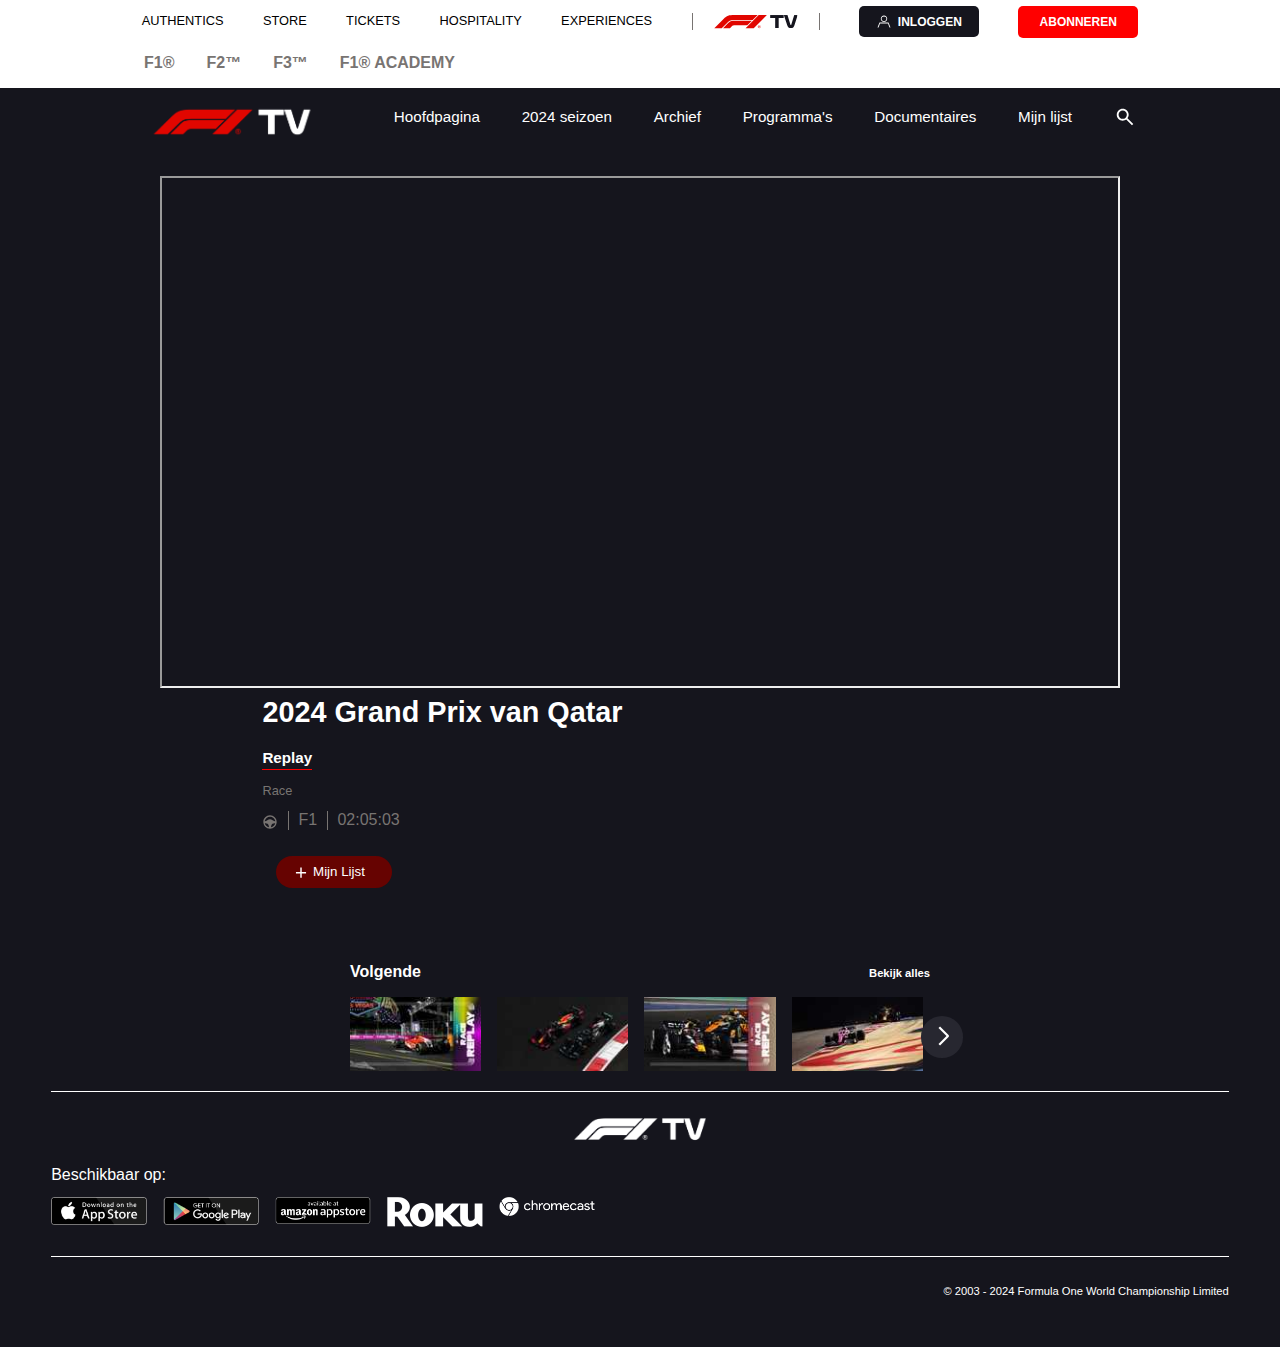
==== commit f19d9fb4: "Push 13" ====
--- a/race.html
+++ b/race.html
@@ -8,7 +8,6 @@
 	
 	<link href="styles/style.css" rel="stylesheet">
 	<link rel="icon" type="image/svg+xml" href="images/favicon.svg">
-	</style>
 </head>
 <body>
 	<header>
@@ -148,7 +147,7 @@
 	<main>
 		<!-- Video + beschrijving  -->
 		<section class="videoSectie">
-			<iframe src="https://www.youtube.com/embed/MmriyZhLj1o?si=FT3Q02VsasCgIVqx" title="YouTube video player" frameborder="0" allow="accelerometer; autoplay; clipboard-write; encrypted-media; gyroscope; picture-in-picture; web-share" referrerpolicy="strict-origin-when-cross-origin" allowfullscreen></iframe>
+			<iframe src="https://www.youtube.com/embed/MmriyZhLj1o?si=FT3Q02VsasCgIVqx" title="YouTube video player" allow="accelerometer; autoplay; clipboard-write; encrypted-media; gyroscope; picture-in-picture; web-share" referrerpolicy="strict-origin-when-cross-origin" allowfullscreen></iframe>
 			
 			<ul>
 				<li><h1>2024 Grand Prix van Qatar</h1></li>
